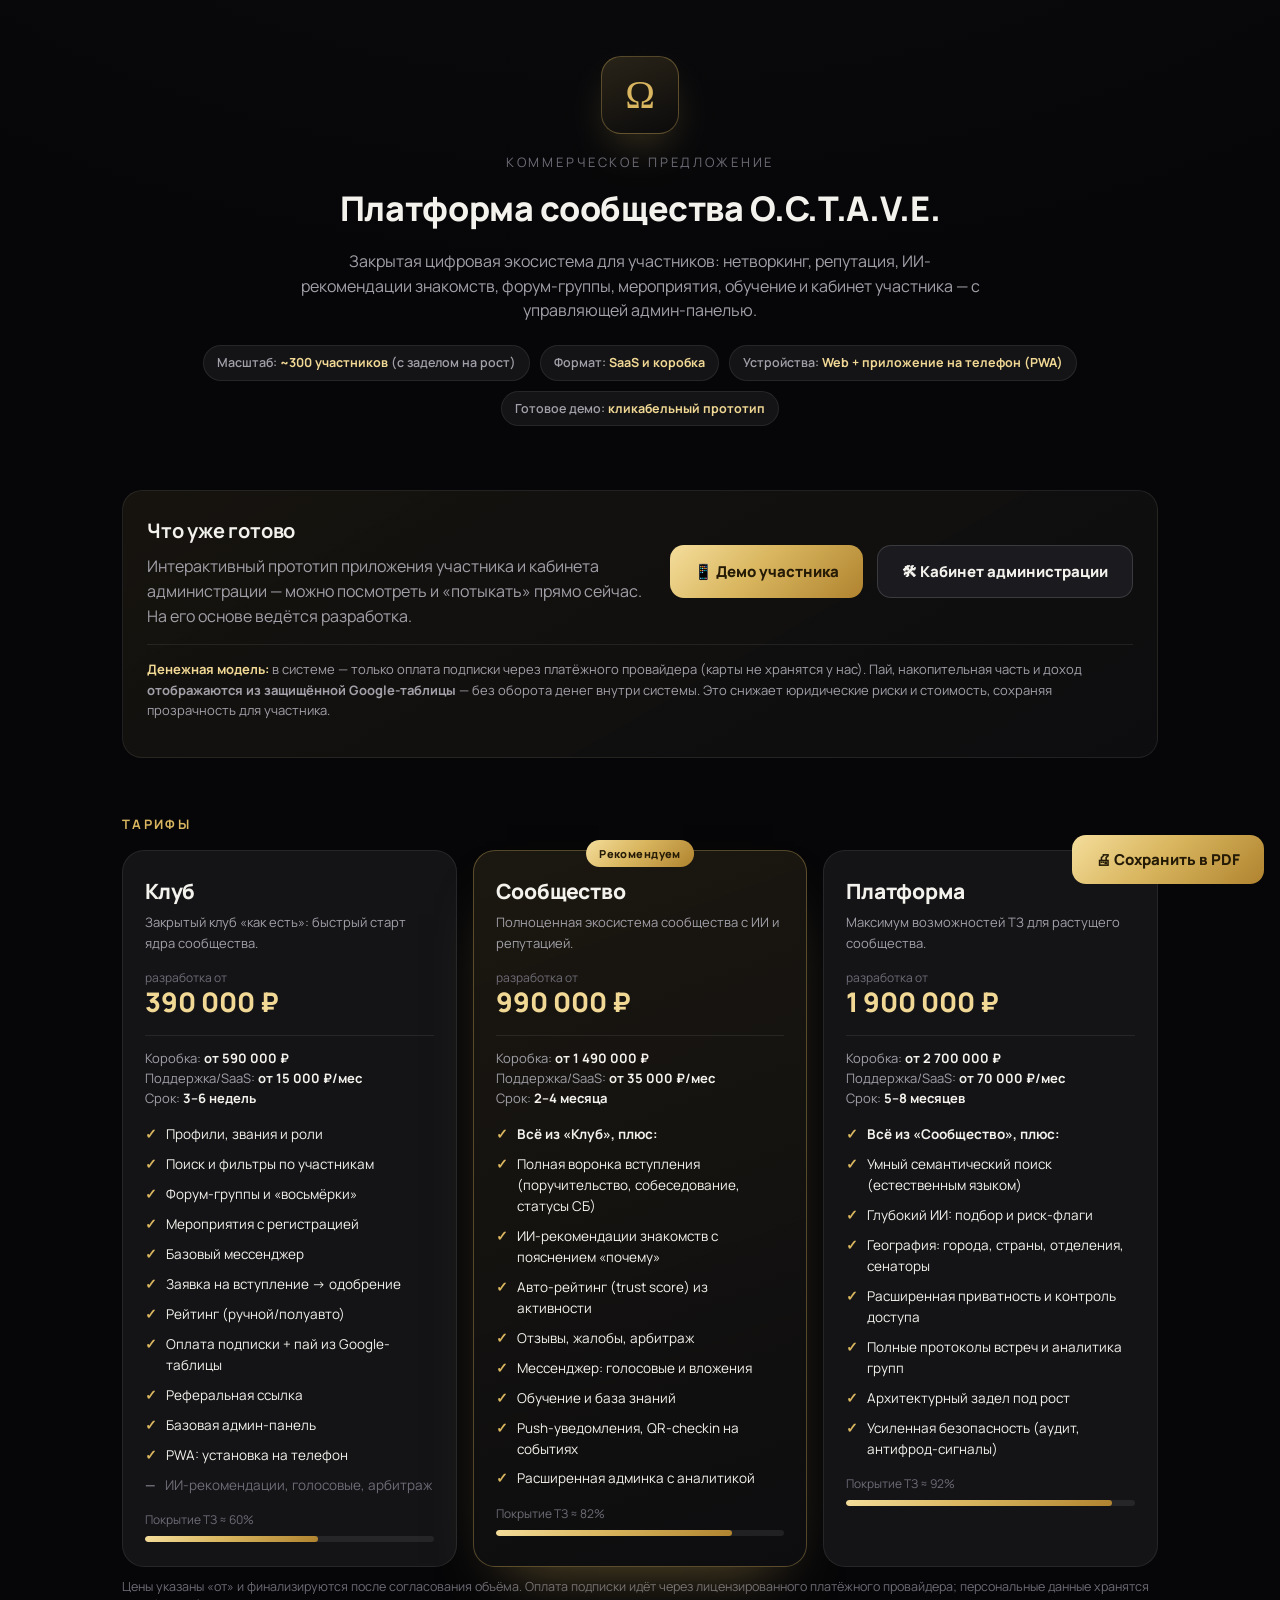
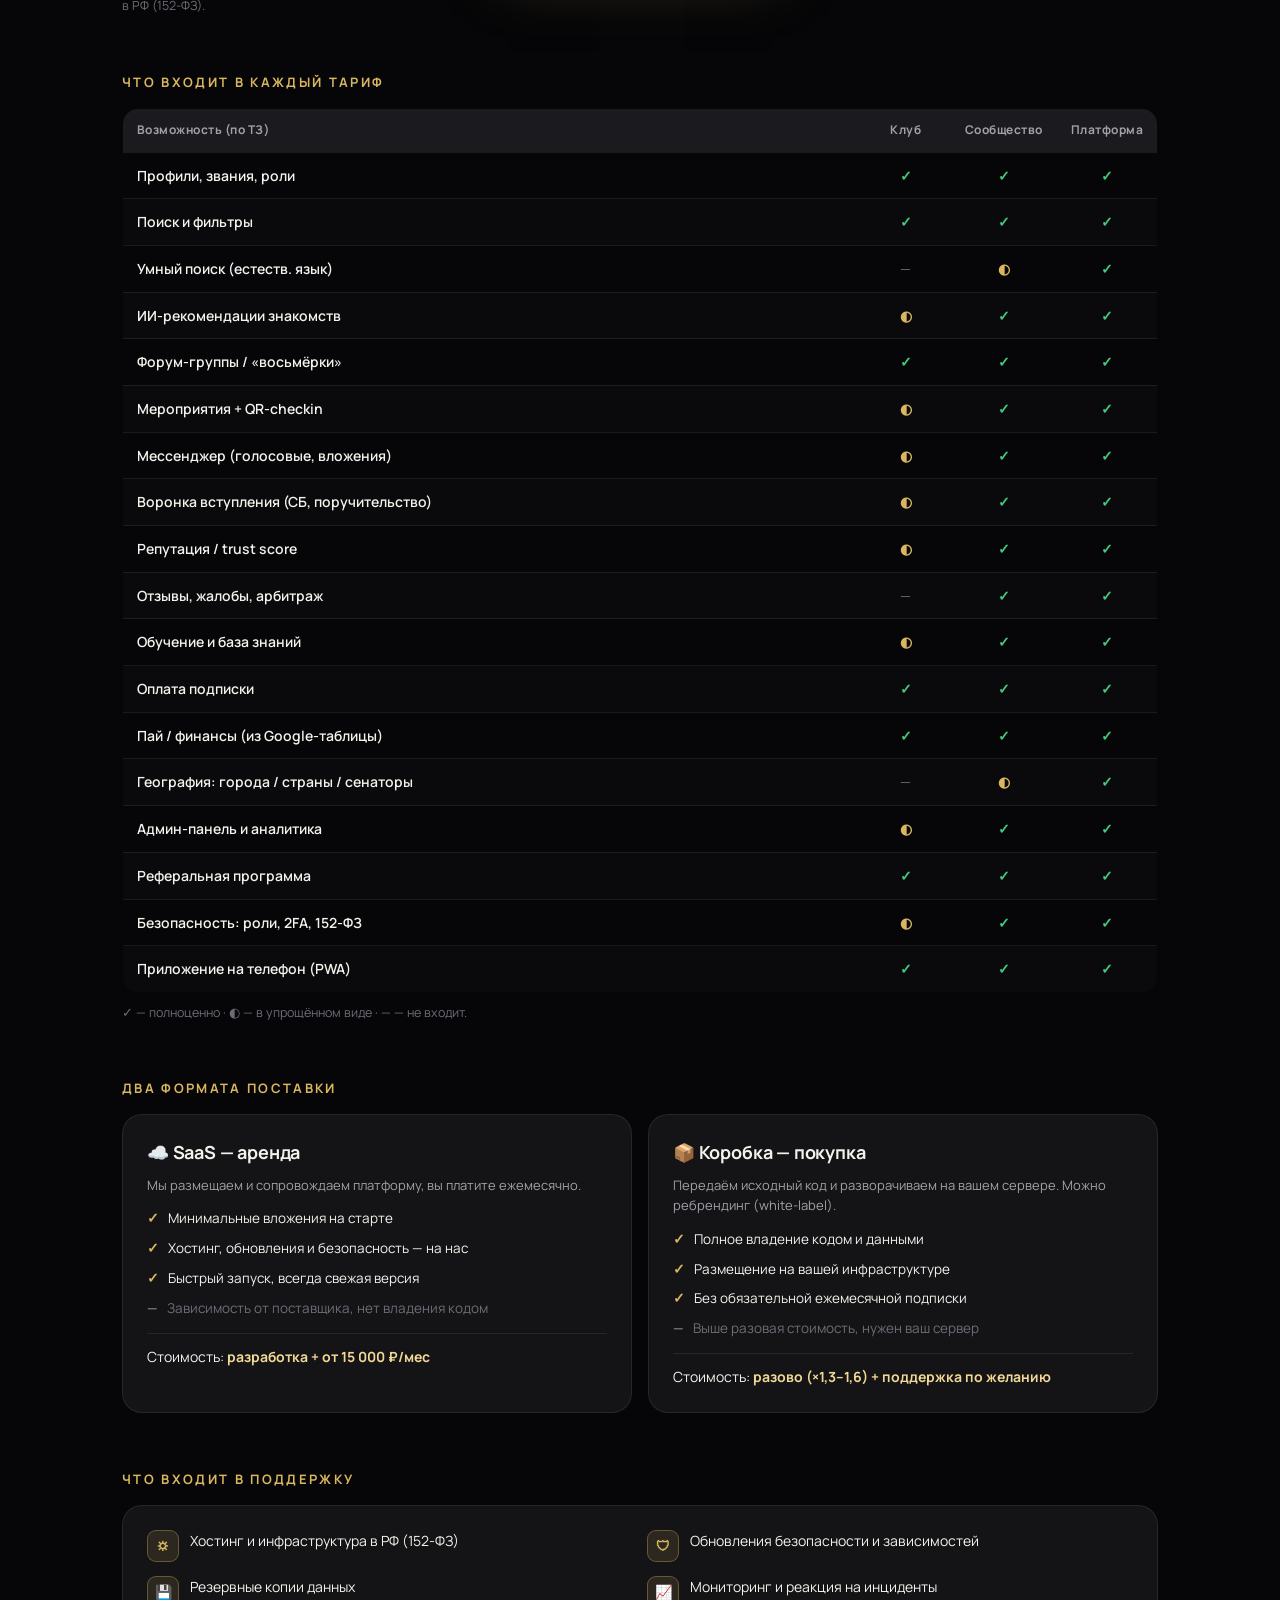
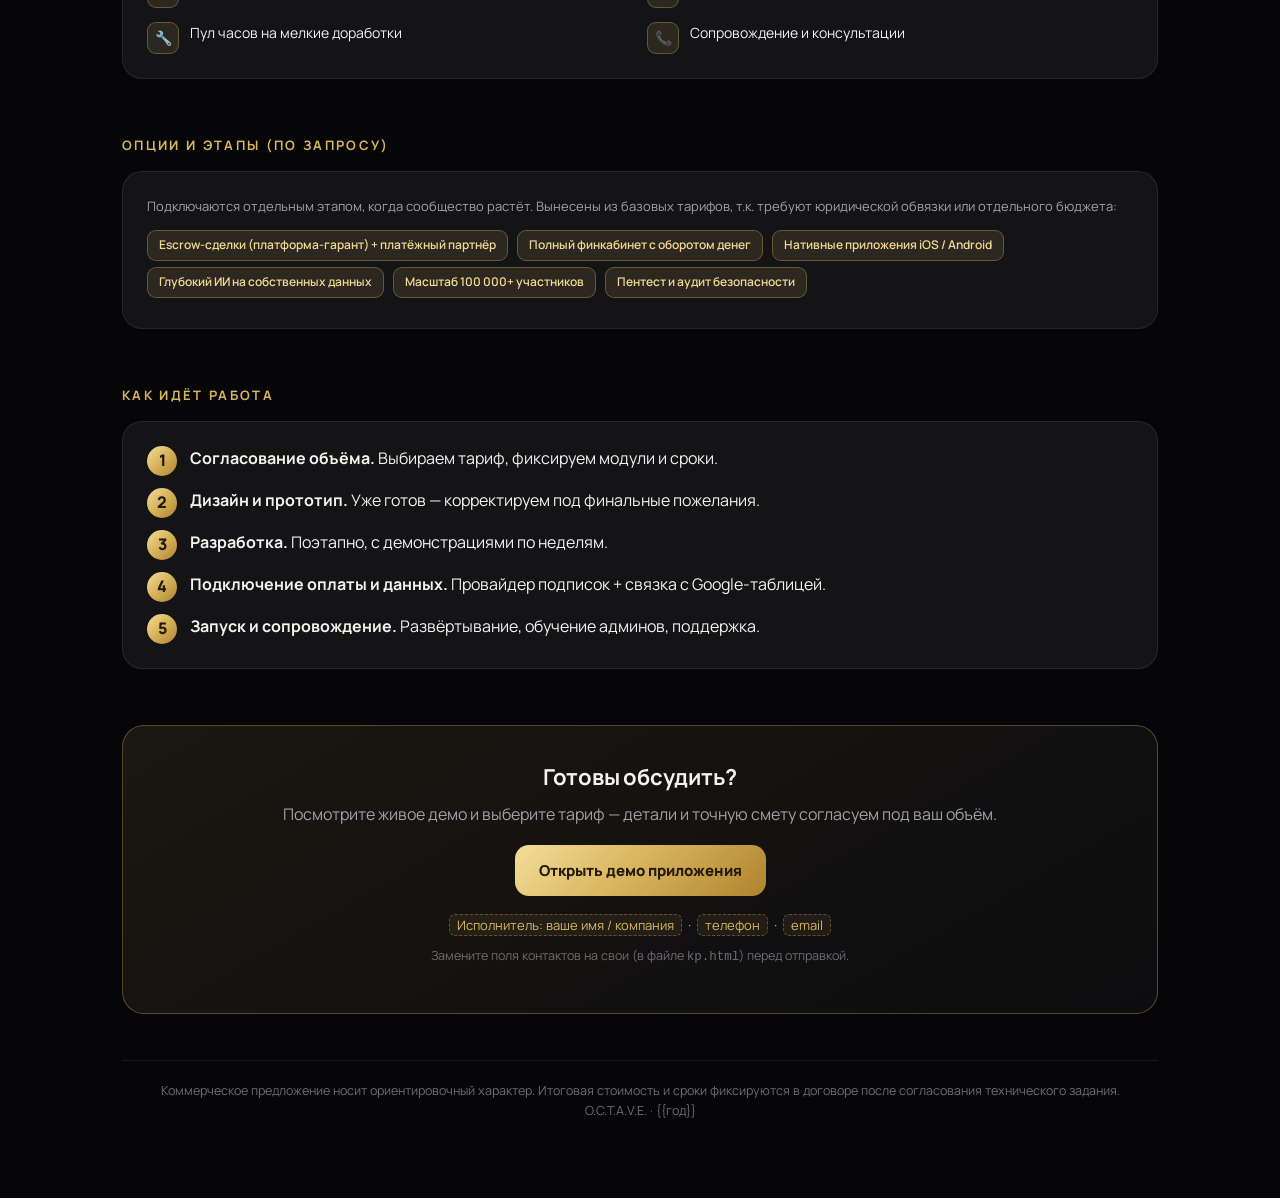
==== kp.html @ bafe9419 "КП: брендированная страница коммерческого предложения (3 тарифа + коробка) Клуб/Сообщество/Платформа" ====
<!DOCTYPE html>
<html lang="ru">
<head>
<meta charset="UTF-8" />
<meta name="viewport" content="width=device-width, initial-scale=1.0" />
<title>Коммерческое предложение — O.C.T.A.V.E.</title>
<meta name="description" content="Коммерческое предложение на разработку платформы закрытого сообщества O.C.T.A.V.E. — тарифы, покрытие ТЗ, SaaS и коробка." />
<link rel="icon" type="image/png" href="icon-192.png" />
<link rel="preconnect" href="https://fonts.googleapis.com" />
<link rel="preconnect" href="https://fonts.gstatic.com" crossorigin />
<link href="https://fonts.googleapis.com/css2?family=Manrope:wght@400;500;600;700;800&display=swap" rel="stylesheet" />
<style>
:root{
  --bg:#08080A; --bg2:#0C0C10; --card:#141417; --card2:#1A1A1F;
  --line:rgba(255,255,255,.08); --line2:rgba(255,255,255,.14);
  --tx:#F4F2EC; --tx2:#A2A0A8; --tx3:#6E6C76;
  --gold1:#F1D894; --gold2:#D9B65F; --gold3:#B0832F;
  --gold-grad:linear-gradient(135deg,#F4DD9B,#D9B65F 45%,#B0832F);
  --gold-soft:rgba(217,182,95,.12); --gold-line:rgba(217,182,95,.34);
  --green:#46C97E; --blue:#5AA9FF;
}
*{box-sizing:border-box}
html,body{margin:0}
body{
  font-family:'Manrope',-apple-system,BlinkMacSystemFont,'Segoe UI',Roboto,sans-serif;
  background:radial-gradient(1100px 640px at 50% -8%,#181822 0%,#0A0A0D 46%,#060608 100%);
  color:var(--tx); -webkit-font-smoothing:antialiased; line-height:1.55;
}
.wrap{max-width:1080px;margin:0 auto;padding:38px 22px 80px}
.row{display:flex;gap:14px;flex-wrap:wrap}
.muted{color:var(--tx2)} .small{font-size:13px} .gold{color:var(--gold1)}
h1,h2,h3{margin:0;letter-spacing:-.01em}
.sec{margin-top:56px}
.sec-h{font-size:13px;font-weight:700;letter-spacing:.18em;text-transform:uppercase;color:var(--gold2);margin-bottom:16px}

/* hero */
.hero{text-align:center;padding:18px 0 8px}
.omega{font-family:'Times New Roman',serif;font-size:40px;color:var(--gold2);width:78px;height:78px;display:grid;place-items:center;margin:0 auto 18px;border-radius:20px;background:linear-gradient(160deg,rgba(217,182,95,.16),rgba(217,182,95,.02));border:1px solid var(--gold-line);box-shadow:0 18px 50px -22px rgba(217,182,95,.7)}
.hero .kicker{font-size:13px;letter-spacing:.22em;text-transform:uppercase;color:var(--tx3)}
.hero h1{font-size:34px;font-weight:800;margin:10px 0 8px}
.hero .lead{color:var(--tx2);max-width:680px;margin:14px auto 0;font-size:16px}
.meta-row{display:flex;gap:10px;justify-content:center;flex-wrap:wrap;margin-top:22px}
.chip{font-size:12.5px;font-weight:600;color:var(--tx2);background:var(--card);border:1px solid var(--line);padding:7px 13px;border-radius:999px}
.chip b{color:var(--gold1)}

/* intro card */
.panel{background:var(--card);border:1px solid var(--line);border-radius:20px;padding:24px}
.panel.soft{background:linear-gradient(150deg,rgba(217,182,95,.08),rgba(20,20,23,.5))}

/* tariffs */
.tariffs{display:grid;grid-template-columns:repeat(3,1fr);gap:16px;align-items:start}
.tar{background:var(--card);border:1px solid var(--line);border-radius:22px;padding:24px 22px;display:flex;flex-direction:column;position:relative;height:100%}
.tar.best{border-color:var(--gold-line);background:linear-gradient(160deg,rgba(217,182,95,.10),rgba(20,20,23,.5));box-shadow:0 30px 60px -34px rgba(217,182,95,.5)}
.tar .ribbon{position:absolute;top:-11px;left:50%;transform:translateX(-50%);background:var(--gold-grad);color:#241a06;font-size:11px;font-weight:800;padding:5px 13px;border-radius:999px;letter-spacing:.04em;white-space:nowrap}
.tar h3{font-size:21px;font-weight:800}
.tar .for{color:var(--tx2);font-size:13px;margin-top:5px;min-height:38px}
.price{margin:16px 0 4px}
.price .from{font-size:12px;color:var(--tx3)}
.price .val{font-size:27px;font-weight:800;color:var(--gold1);line-height:1.1}
.price .per{font-size:13px;color:var(--tx2)}
.tar .sub{font-size:13px;color:var(--tx2);border-top:1px solid var(--line);margin-top:14px;padding-top:12px}
.tar .sub b{color:var(--tx)}
.feat{list-style:none;padding:0;margin:16px 0 0;display:flex;flex-direction:column;gap:9px}
.feat li{font-size:13.5px;display:flex;gap:9px;align-items:flex-start;color:var(--tx)}
.feat li::before{content:'✓';color:var(--gold2);font-weight:800;flex:0 0 auto}
.feat li.off{color:var(--tx3)}
.feat li.off::before{content:'—';color:var(--tx3)}
.cover-pct{margin-top:16px;font-size:12px;color:var(--tx3)}
.bar{height:6px;border-radius:999px;background:rgba(255,255,255,.08);overflow:hidden;margin-top:6px}
.bar>i{display:block;height:100%;background:var(--gold-grad);border-radius:999px}

/* table */
.tbl{width:100%;border-collapse:collapse;font-size:14px;overflow:hidden;border-radius:16px;border:1px solid var(--line)}
.tbl th,.tbl td{padding:12px 14px;text-align:left;border-bottom:1px solid var(--line)}
.tbl thead th{background:var(--card2);font-size:12px;letter-spacing:.04em;color:var(--tx2);font-weight:700}
.tbl th.c,.tbl td.c{text-align:center;width:90px}
.tbl tbody tr:last-child td{border-bottom:none}
.tbl tbody tr:nth-child(even){background:rgba(255,255,255,.015)}
.yes{color:var(--green);font-weight:800}
.part{color:var(--gold2);font-weight:800}
.no{color:var(--tx3)}
.tbl td:first-child{font-weight:600}

/* two-col */
.grid2{display:grid;grid-template-columns:1fr 1fr;gap:16px}
.kpoint{display:flex;gap:11px;align-items:flex-start;font-size:14px}
.kpoint .ic{width:32px;height:32px;border-radius:9px;background:var(--gold-soft);border:1px solid var(--gold-line);color:var(--gold2);display:grid;place-items:center;flex:0 0 auto;font-weight:800}
.steps{counter-reset:s;display:flex;flex-direction:column;gap:12px}
.step{display:flex;gap:13px;align-items:flex-start}
.step .n{counter-increment:s;width:30px;height:30px;border-radius:50%;background:var(--gold-grad);color:#241a06;font-weight:800;display:grid;place-items:center;flex:0 0 auto}
.step .n::before{content:counter(s)}
.tag{display:inline-block;font-size:12px;font-weight:600;color:var(--gold1);background:var(--gold-soft);border:1px solid var(--gold-line);padding:5px 11px;border-radius:9px;margin:0 6px 6px 0}

/* footer / cta */
.cta{margin-top:56px;text-align:center;background:linear-gradient(150deg,rgba(217,182,95,.10),rgba(20,20,23,.5));border:1px solid var(--gold-line);border-radius:22px;padding:34px 24px}
.btn{display:inline-flex;align-items:center;gap:8px;background:var(--gold-grad);color:#241a06;font-weight:800;border:none;border-radius:14px;padding:14px 24px;font-size:15px;cursor:pointer;font-family:inherit;text-decoration:none}
.contacts{margin-top:18px;color:var(--tx2);font-size:14px}
.edit{color:var(--gold2);background:rgba(217,182,95,.08);border:1px dashed var(--gold-line);border-radius:6px;padding:1px 7px;font-size:13px}
.note{font-size:12.5px;color:var(--tx3);margin-top:10px}
.foot{margin-top:46px;border-top:1px solid var(--line);padding-top:20px;color:var(--tx3);font-size:12.5px;text-align:center}

@media (max-width:860px){ .tariffs{grid-template-columns:1fr} .grid2{grid-template-columns:1fr} .hero h1{font-size:27px} .tbl{font-size:13px} .tbl th,.tbl td{padding:10px} }

/* print → light, paper-friendly */
.print-bar{position:fixed;right:16px;bottom:16px;z-index:10}
@media print{
  body{background:#fff;color:#111}
  .print-bar{display:none}
  .wrap{max-width:none;padding:0}
  .panel,.tar,.cta{background:#fff !important;border-color:#ddd}
  .tar.best{box-shadow:none}
  .omega{box-shadow:none}
  .hero h1,.tar h3,h2{color:#111}
  .muted,.for,.sub,.cover-pct{color:#444 !important}
  .price .val,.gold,.yes,.part{color:#9a7a1f !important}
  .sec{break-inside:avoid}
  .tar{break-inside:avoid}
}
</style>
</head>
<body>
<div class="wrap">

  <!-- HERO -->
  <header class="hero">
    <div class="omega">Ω</div>
    <div class="kicker">Коммерческое предложение</div>
    <h1>Платформа сообщества O.C.T.A.V.E.</h1>
    <p class="lead">Закрытая цифровая экосистема для участников: нетворкинг, репутация, ИИ-рекомендации знакомств, форум-группы, мероприятия, обучение и кабинет участника — с управляющей админ-панелью.</p>
    <div class="meta-row">
      <span class="chip">Масштаб: <b>~300 участников</b> (с заделом на рост)</span>
      <span class="chip">Формат: <b>SaaS и коробка</b></span>
      <span class="chip">Устройства: <b>Web + приложение на телефон (PWA)</b></span>
      <span class="chip">Готовое демо: <b>кликабельный прототип</b></span>
    </div>
  </header>

  <!-- INTRO -->
  <section class="sec">
    <div class="panel soft">
      <div class="row" style="justify-content:space-between;align-items:center;gap:18px">
        <div style="flex:1;min-width:240px">
          <h2 style="font-size:20px">Что уже готово</h2>
          <p class="muted" style="margin:8px 0 0">Интерактивный прототип приложения участника и кабинета администрации — можно посмотреть и «потыкать» прямо сейчас. На его основе ведётся разработка.</p>
        </div>
        <div class="row">
          <a class="btn" href="index.html">📱 Демо участника</a>
          <a class="btn" href="admin.html" style="background:var(--card2);color:var(--tx);border:1px solid var(--line2)">🛠 Кабинет администрации</a>
        </div>
      </div>
      <p class="small muted" style="margin-top:16px;border-top:1px solid var(--line);padding-top:14px">
        <b class="gold">Денежная модель:</b> в системе — только оплата подписки через платёжного провайдера (карты не хранятся у нас).
        Пай, накопительная часть и доход <b>отображаются из защищённой Google-таблицы</b> — без оборота денег внутри системы.
        Это снижает юридические риски и стоимость, сохраняя прозрачность для участника.
      </p>
    </div>
  </section>

  <!-- TARIFFS -->
  <section class="sec">
    <div class="sec-h">Тарифы</div>
    <div class="tariffs">

      <!-- Клуб -->
      <div class="tar">
        <h3>Клуб</h3>
        <div class="for">Закрытый клуб «как есть»: быстрый старт ядра сообщества.</div>
        <div class="price"><div class="from">разработка от</div><div class="val">390 000 ₽</div></div>
        <div class="sub">Коробка: <b>от 590 000 ₽</b><br/>Поддержка/SaaS: <b>от 15 000 ₽/мес</b><br/>Срок: <b>3–6 недель</b></div>
        <ul class="feat">
          <li>Профили, звания и роли</li>
          <li>Поиск и фильтры по участникам</li>
          <li>Форум-группы и «восьмёрки»</li>
          <li>Мероприятия с регистрацией</li>
          <li>Базовый мессенджер</li>
          <li>Заявка на вступление → одобрение</li>
          <li>Рейтинг (ручной/полуавто)</li>
          <li>Оплата подписки + пай из Google-таблицы</li>
          <li>Реферальная ссылка</li>
          <li>Базовая админ-панель</li>
          <li>PWA: установка на телефон</li>
          <li class="off">ИИ-рекомендации, голосовые, арбитраж</li>
        </ul>
        <div class="cover-pct">Покрытие ТЗ ≈ 60%<div class="bar"><i style="width:60%"></i></div></div>
      </div>

      <!-- Сообщество -->
      <div class="tar best">
        <span class="ribbon">Рекомендуем</span>
        <h3>Сообщество</h3>
        <div class="for">Полноценная экосистема сообщества с ИИ и репутацией.</div>
        <div class="price"><div class="from">разработка от</div><div class="val">990 000 ₽</div></div>
        <div class="sub">Коробка: <b>от 1 490 000 ₽</b><br/>Поддержка/SaaS: <b>от 35 000 ₽/мес</b><br/>Срок: <b>2–4 месяца</b></div>
        <ul class="feat">
          <li><b>Всё из «Клуб», плюс:</b></li>
          <li>Полная воронка вступления (поручительство, собеседование, статусы СБ)</li>
          <li>ИИ-рекомендации знакомств с пояснением «почему»</li>
          <li>Авто-рейтинг (trust score) из активности</li>
          <li>Отзывы, жалобы, арбитраж</li>
          <li>Мессенджер: голосовые и вложения</li>
          <li>Обучение и база знаний</li>
          <li>Push-уведомления, QR-checkin на событиях</li>
          <li>Расширенная админка с аналитикой</li>
        </ul>
        <div class="cover-pct">Покрытие ТЗ ≈ 82%<div class="bar"><i style="width:82%"></i></div></div>
      </div>

      <!-- Платформа -->
      <div class="tar">
        <h3>Платформа</h3>
        <div class="for">Максимум возможностей ТЗ для растущего сообщества.</div>
        <div class="price"><div class="from">разработка от</div><div class="val">1 900 000 ₽</div></div>
        <div class="sub">Коробка: <b>от 2 700 000 ₽</b><br/>Поддержка/SaaS: <b>от 70 000 ₽/мес</b><br/>Срок: <b>5–8 месяцев</b></div>
        <ul class="feat">
          <li><b>Всё из «Сообщество», плюс:</b></li>
          <li>Умный семантический поиск (естественным языком)</li>
          <li>Глубокий ИИ: подбор и риск-флаги</li>
          <li>География: города, страны, отделения, сенаторы</li>
          <li>Расширенная приватность и контроль доступа</li>
          <li>Полные протоколы встреч и аналитика групп</li>
          <li>Архитектурный задел под рост</li>
          <li>Усиленная безопасность (аудит, антифрод-сигналы)</li>
        </ul>
        <div class="cover-pct">Покрытие ТЗ ≈ 92%<div class="bar"><i style="width:92%"></i></div></div>
      </div>

    </div>
    <p class="note">Цены указаны «от» и финализируются после согласования объёма. Оплата подписки идёт через лицензированного платёжного провайдера; персональные данные хранятся в РФ (152-ФЗ).</p>
  </section>

  <!-- COVERAGE MATRIX -->
  <section class="sec">
    <div class="sec-h">Что входит в каждый тариф</div>
    <table class="tbl">
      <thead><tr><th>Возможность (по ТЗ)</th><th class="c">Клуб</th><th class="c">Сообщество</th><th class="c">Платформа</th></tr></thead>
      <tbody>
        <tr><td>Профили, звания, роли</td><td class="c yes">✓</td><td class="c yes">✓</td><td class="c yes">✓</td></tr>
        <tr><td>Поиск и фильтры</td><td class="c yes">✓</td><td class="c yes">✓</td><td class="c yes">✓</td></tr>
        <tr><td>Умный поиск (естеств. язык)</td><td class="c no">—</td><td class="c part">◐</td><td class="c yes">✓</td></tr>
        <tr><td>ИИ-рекомендации знакомств</td><td class="c part">◐</td><td class="c yes">✓</td><td class="c yes">✓</td></tr>
        <tr><td>Форум-группы / «восьмёрки»</td><td class="c yes">✓</td><td class="c yes">✓</td><td class="c yes">✓</td></tr>
        <tr><td>Мероприятия + QR-checkin</td><td class="c part">◐</td><td class="c yes">✓</td><td class="c yes">✓</td></tr>
        <tr><td>Мессенджер (голосовые, вложения)</td><td class="c part">◐</td><td class="c yes">✓</td><td class="c yes">✓</td></tr>
        <tr><td>Воронка вступления (СБ, поручительство)</td><td class="c part">◐</td><td class="c yes">✓</td><td class="c yes">✓</td></tr>
        <tr><td>Репутация / trust score</td><td class="c part">◐</td><td class="c yes">✓</td><td class="c yes">✓</td></tr>
        <tr><td>Отзывы, жалобы, арбитраж</td><td class="c no">—</td><td class="c yes">✓</td><td class="c yes">✓</td></tr>
        <tr><td>Обучение и база знаний</td><td class="c part">◐</td><td class="c yes">✓</td><td class="c yes">✓</td></tr>
        <tr><td>Оплата подписки</td><td class="c yes">✓</td><td class="c yes">✓</td><td class="c yes">✓</td></tr>
        <tr><td>Пай / финансы (из Google-таблицы)</td><td class="c yes">✓</td><td class="c yes">✓</td><td class="c yes">✓</td></tr>
        <tr><td>География: города / страны / сенаторы</td><td class="c no">—</td><td class="c part">◐</td><td class="c yes">✓</td></tr>
        <tr><td>Админ-панель и аналитика</td><td class="c part">◐</td><td class="c yes">✓</td><td class="c yes">✓</td></tr>
        <tr><td>Реферальная программа</td><td class="c yes">✓</td><td class="c yes">✓</td><td class="c yes">✓</td></tr>
        <tr><td>Безопасность: роли, 2FA, 152-ФЗ</td><td class="c part">◐</td><td class="c yes">✓</td><td class="c yes">✓</td></tr>
        <tr><td>Приложение на телефон (PWA)</td><td class="c yes">✓</td><td class="c yes">✓</td><td class="c yes">✓</td></tr>
      </tbody>
    </table>
    <p class="note">✓ — полноценно · ◐ — в упрощённом виде · — — не входит.</p>
  </section>

  <!-- SAAS vs BOX -->
  <section class="sec">
    <div class="sec-h">Два формата поставки</div>
    <div class="grid2">
      <div class="panel">
        <h3 style="font-size:18px">☁️ SaaS — аренда</h3>
        <p class="muted small" style="margin-top:8px">Мы размещаем и сопровождаем платформу, вы платите ежемесячно.</p>
        <ul class="feat" style="margin-top:12px">
          <li>Минимальные вложения на старте</li>
          <li>Хостинг, обновления и безопасность — на нас</li>
          <li>Быстрый запуск, всегда свежая версия</li>
          <li class="off">Зависимость от поставщика, нет владения кодом</li>
        </ul>
        <div class="sub" style="border-top:1px solid var(--line);margin-top:14px;padding-top:12px;font-size:14px">Стоимость: <b class="gold">разработка + от 15 000 ₽/мес</b></div>
      </div>
      <div class="panel">
        <h3 style="font-size:18px">📦 Коробка — покупка</h3>
        <p class="muted small" style="margin-top:8px">Передаём исходный код и разворачиваем на вашем сервере. Можно ребрендинг (white-label).</p>
        <ul class="feat" style="margin-top:12px">
          <li>Полное владение кодом и данными</li>
          <li>Размещение на вашей инфраструктуре</li>
          <li>Без обязательной ежемесячной подписки</li>
          <li class="off">Выше разовая стоимость, нужен ваш сервер</li>
        </ul>
        <div class="sub" style="border-top:1px solid var(--line);margin-top:14px;padding-top:12px;font-size:14px">Стоимость: <b class="gold">разово (×1,3–1,6) + поддержка по желанию</b></div>
      </div>
    </div>
  </section>

  <!-- SUPPORT -->
  <section class="sec">
    <div class="sec-h">Что входит в поддержку</div>
    <div class="panel">
      <div class="grid2" style="gap:14px">
        <div class="kpoint"><div class="ic">⛭</div><div>Хостинг и инфраструктура в РФ (152-ФЗ)</div></div>
        <div class="kpoint"><div class="ic">🛡</div><div>Обновления безопасности и зависимостей</div></div>
        <div class="kpoint"><div class="ic">💾</div><div>Резервные копии данных</div></div>
        <div class="kpoint"><div class="ic">📈</div><div>Мониторинг и реакция на инциденты</div></div>
        <div class="kpoint"><div class="ic">🔧</div><div>Пул часов на мелкие доработки</div></div>
        <div class="kpoint"><div class="ic">📞</div><div>Сопровождение и консультации</div></div>
      </div>
    </div>
  </section>

  <!-- OPTIONS / STAGES -->
  <section class="sec">
    <div class="sec-h">Опции и этапы (по запросу)</div>
    <div class="panel">
      <p class="muted small" style="margin-top:0">Подключаются отдельным этапом, когда сообщество растёт. Вынесены из базовых тарифов, т.к. требуют юридической обвязки или отдельного бюджета:</p>
      <div style="margin-top:14px">
        <span class="tag">Escrow-сделки (платформа-гарант) + платёжный партнёр</span>
        <span class="tag">Полный финкабинет с оборотом денег</span>
        <span class="tag">Нативные приложения iOS / Android</span>
        <span class="tag">Глубокий ИИ на собственных данных</span>
        <span class="tag">Масштаб 100 000+ участников</span>
        <span class="tag">Пентест и аудит безопасности</span>
      </div>
    </div>
  </section>

  <!-- PROCESS -->
  <section class="sec">
    <div class="sec-h">Как идёт работа</div>
    <div class="panel">
      <div class="steps">
        <div class="step"><div class="n"></div><div><b>Согласование объёма.</b> Выбираем тариф, фиксируем модули и сроки.</div></div>
        <div class="step"><div class="n"></div><div><b>Дизайн и прототип.</b> Уже готов — корректируем под финальные пожелания.</div></div>
        <div class="step"><div class="n"></div><div><b>Разработка.</b> Поэтапно, с демонстрациями по неделям.</div></div>
        <div class="step"><div class="n"></div><div><b>Подключение оплаты и данных.</b> Провайдер подписок + связка с Google-таблицей.</div></div>
        <div class="step"><div class="n"></div><div><b>Запуск и сопровождение.</b> Развёртывание, обучение админов, поддержка.</div></div>
      </div>
    </div>
  </section>

  <!-- CTA -->
  <div class="cta">
    <h2 style="font-size:22px">Готовы обсудить?</h2>
    <p class="muted" style="margin:8px 0 0">Посмотрите живое демо и выберите тариф — детали и точную смету согласуем под ваш объём.</p>
    <div style="margin-top:18px"><a class="btn" href="index.html">Открыть демо приложения</a></div>
    <div class="contacts">
      <span class="edit">Исполнитель: ваше имя / компания</span> &nbsp;·&nbsp;
      <span class="edit">телефон</span> &nbsp;·&nbsp;
      <span class="edit">email</span>
    </div>
    <p class="note">Замените поля контактов на свои (в файле <code>kp.html</code>) перед отправкой.</p>
  </div>

  <div class="foot">
    Коммерческое предложение носит ориентировочный характер. Итоговая стоимость и сроки фиксируются в договоре после согласования технического задания.
    <br/>O.C.T.A.V.E. · {{год}}
  </div>
</div>

<div class="print-bar"><button class="btn" onclick="window.print()">🖨 Сохранить в PDF</button></div>
</body>
</html>
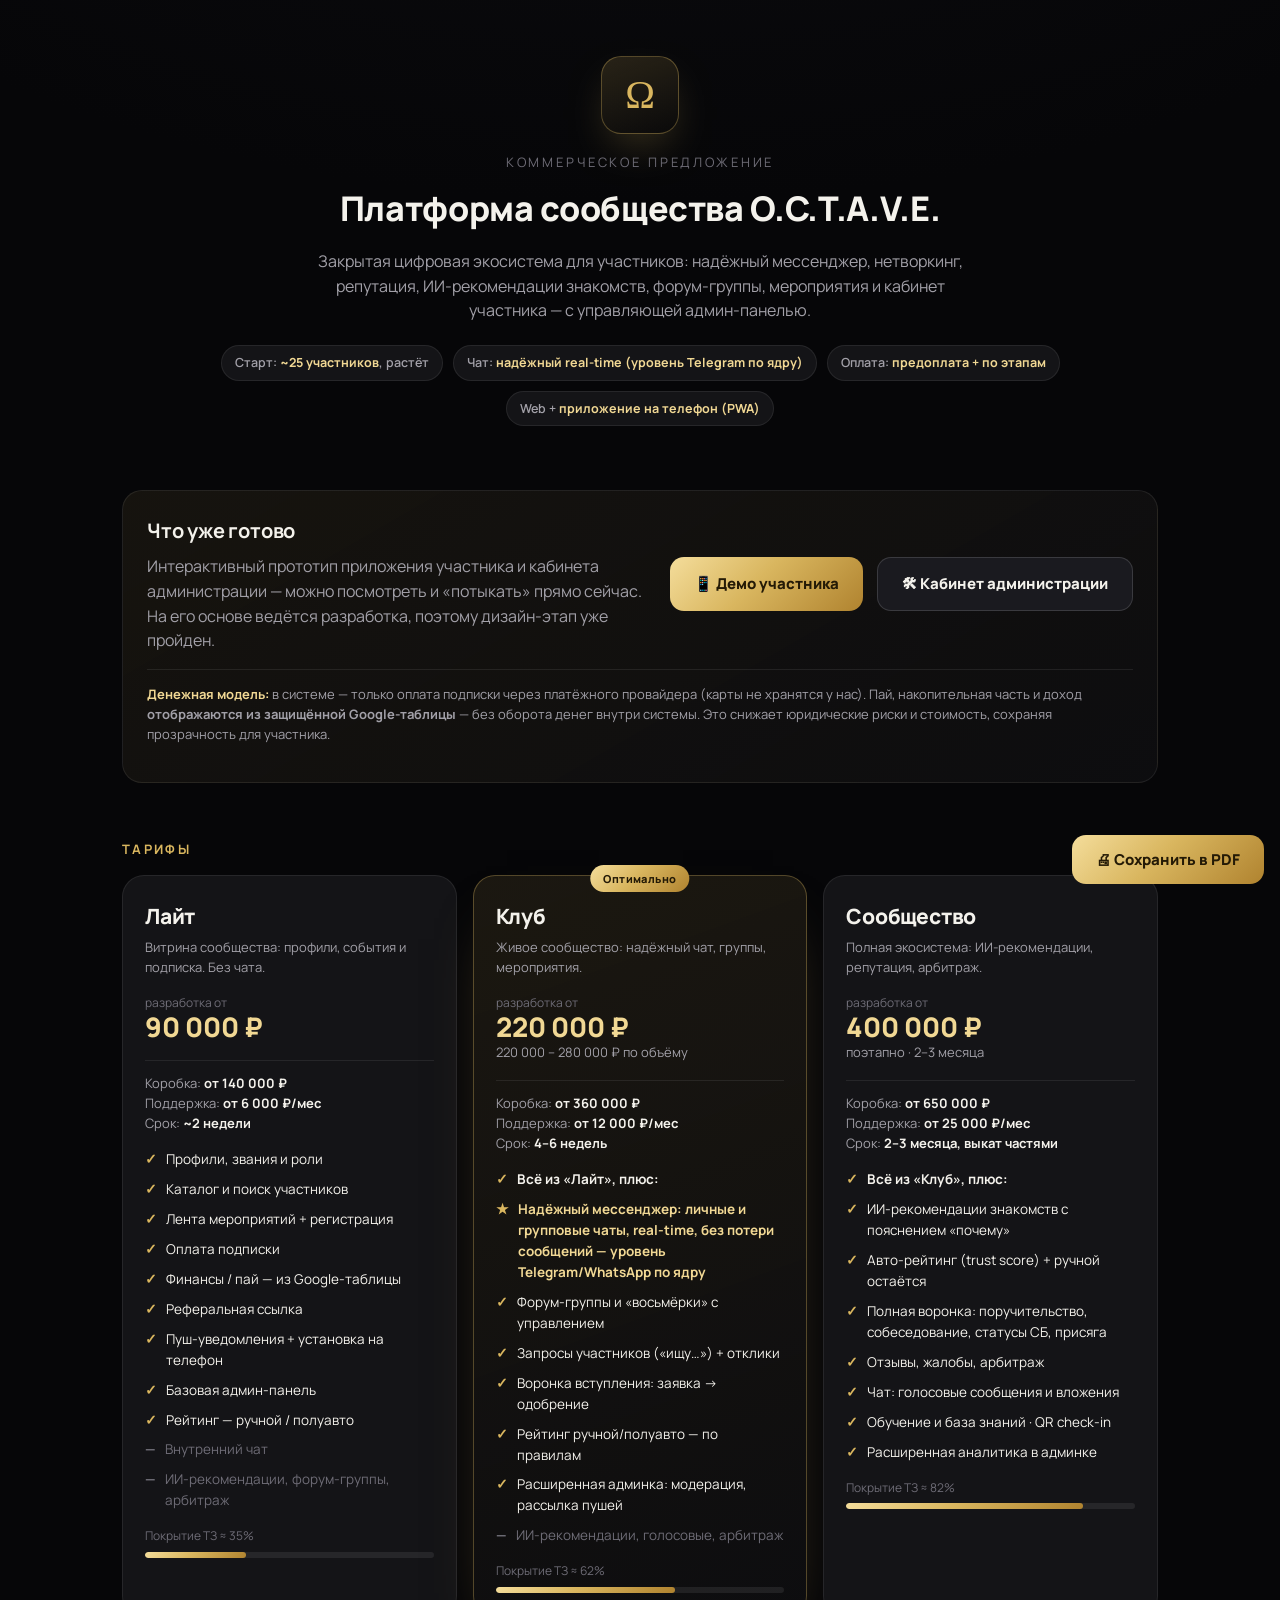
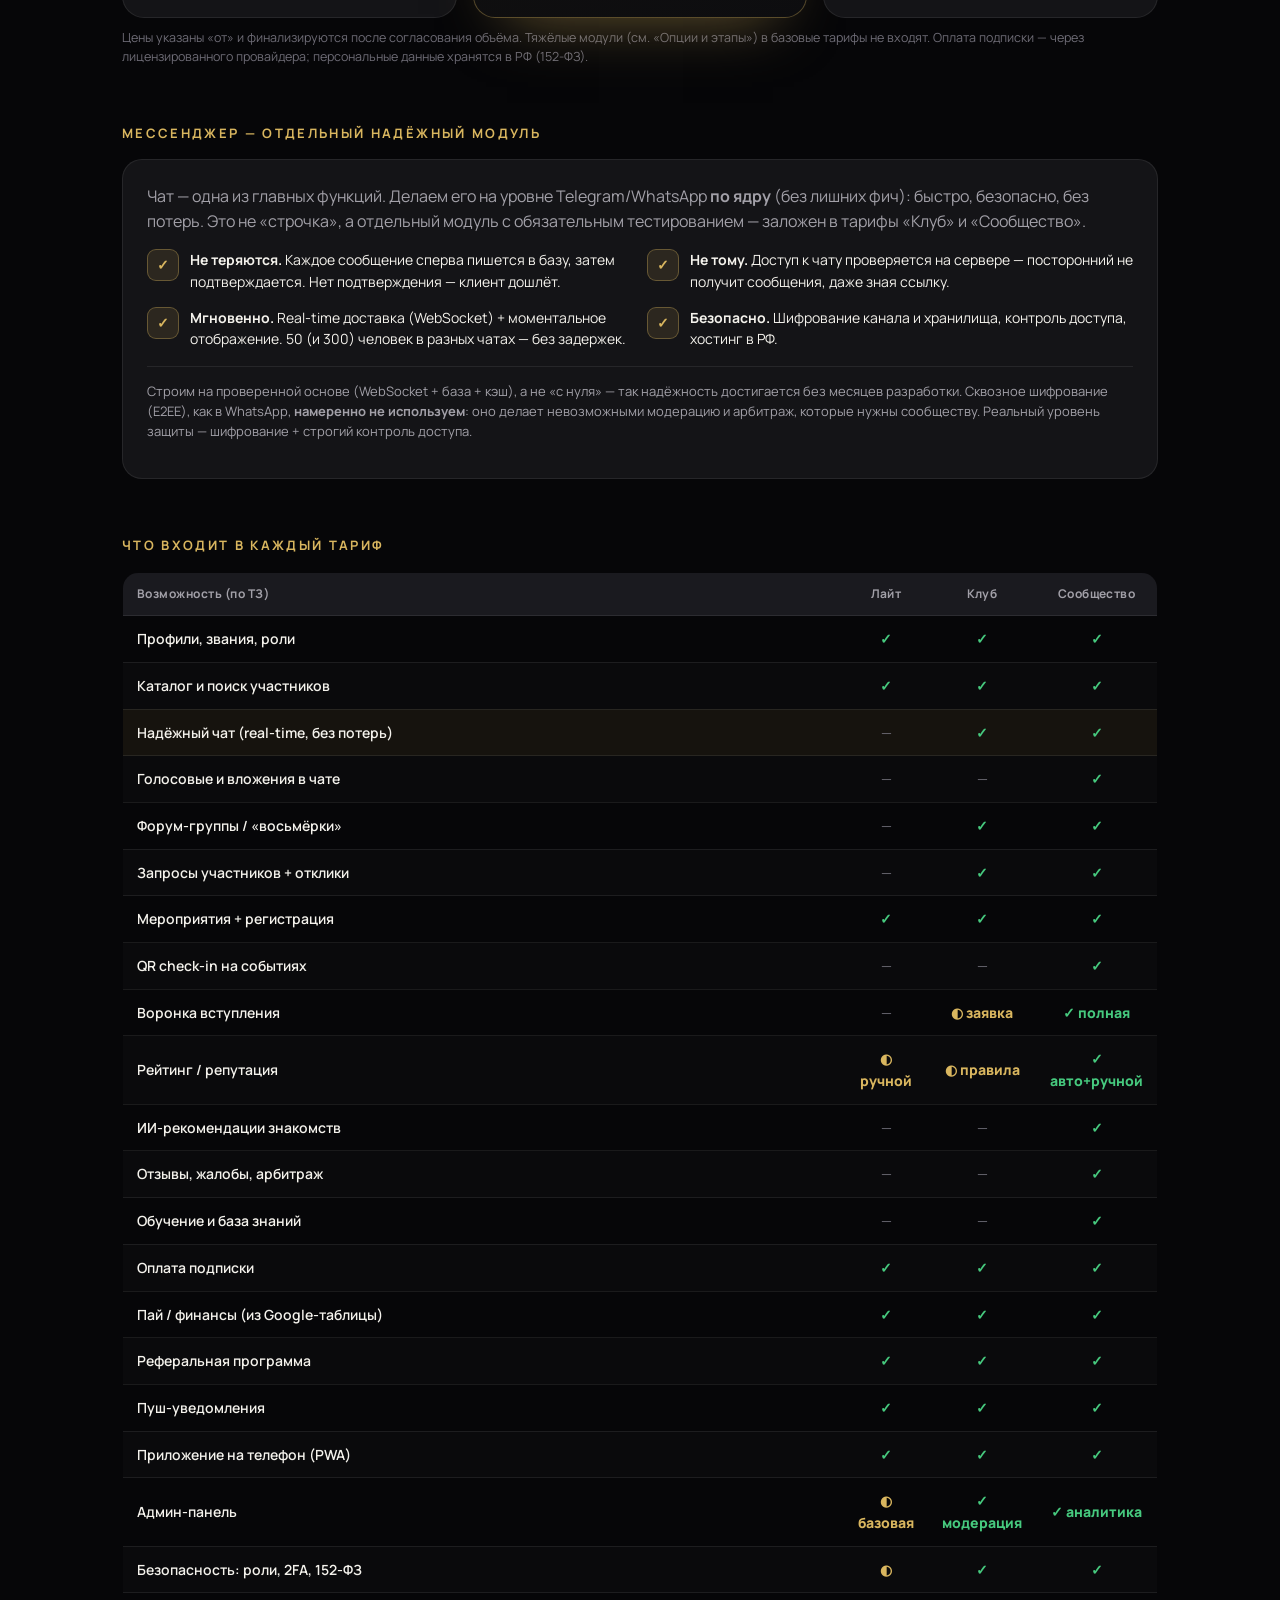
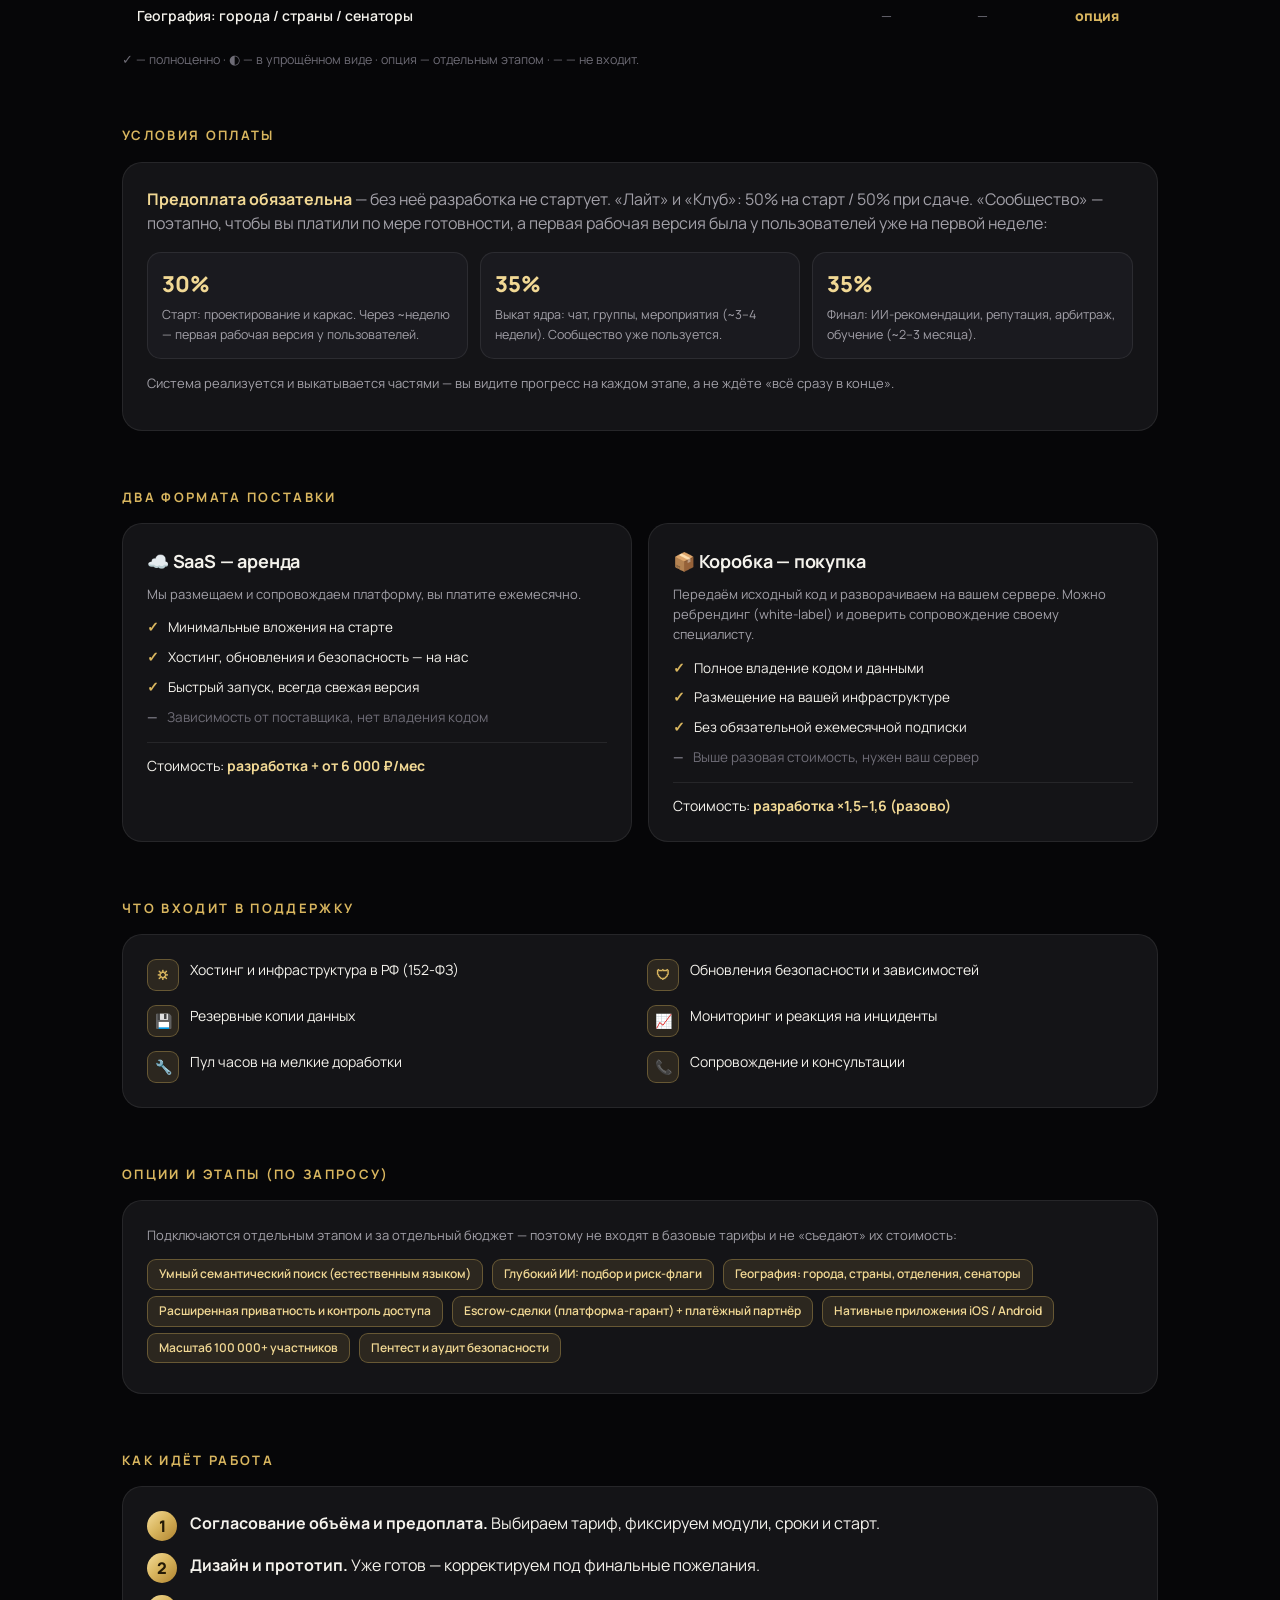
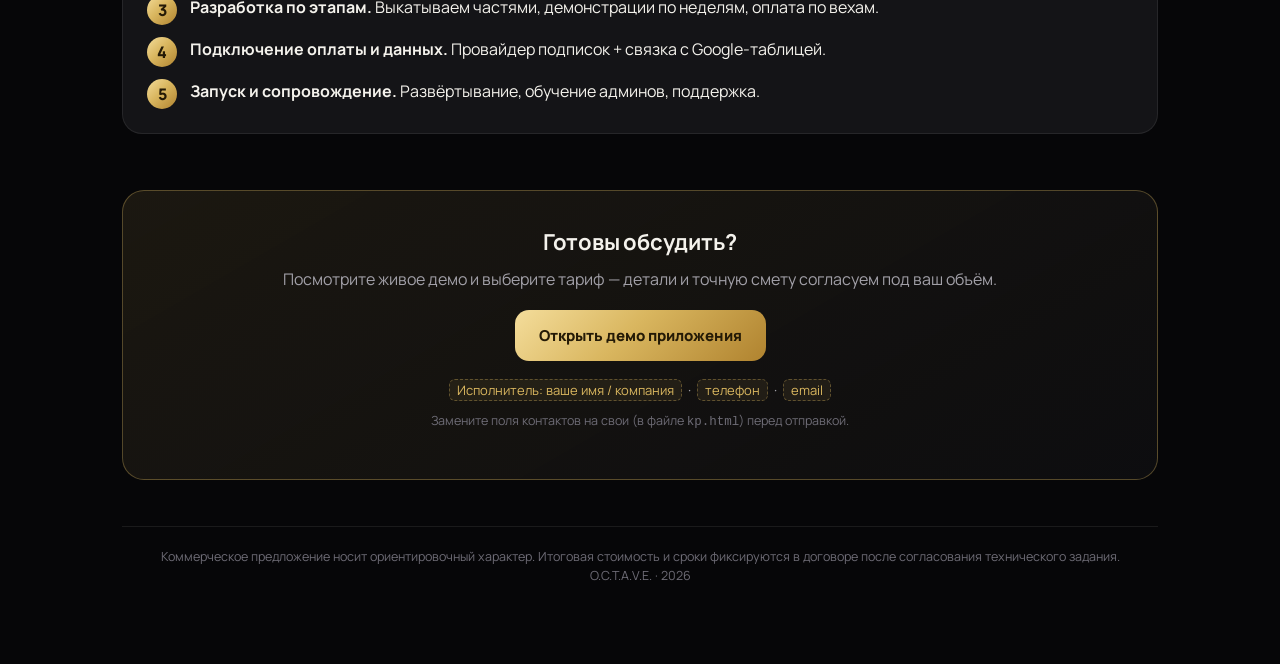
==== commit 6640c7b5: "КП: пересборка тарифов (Лайт/Клуб/Сообщество), чат как отдельный надёжный модуль, условия предоплаты" ====
--- a/kp.html
+++ b/kp.html
@@ -4,7 +4,7 @@
 <meta charset="UTF-8" />
 <meta name="viewport" content="width=device-width, initial-scale=1.0" />
 <title>Коммерческое предложение — O.C.T.A.V.E.</title>
-<meta name="description" content="Коммерческое предложение на разработку платформы закрытого сообщества O.C.T.A.V.E. — тарифы, покрытие ТЗ, SaaS и коробка." />
+<meta name="description" content="Коммерческое предложение на разработку платформы закрытого сообщества O.C.T.A.V.E. — тарифы, надёжный мессенджер, покрытие ТЗ, SaaS и коробка." />
 <link rel="icon" type="image/png" href="icon-192.png" />
 <link rel="preconnect" href="https://fonts.googleapis.com" />
 <link rel="preconnect" href="https://fonts.gstatic.com" crossorigin />
@@ -65,6 +65,8 @@
 .feat li::before{content:'✓';color:var(--gold2);font-weight:800;flex:0 0 auto}
 .feat li.off{color:var(--tx3)}
 .feat li.off::before{content:'—';color:var(--tx3)}
+.feat li.star::before{content:'★'}
+.feat li.star{color:var(--gold1);font-weight:700}
 .cover-pct{margin-top:16px;font-size:12px;color:var(--tx3)}
 .bar{height:6px;border-radius:999px;background:rgba(255,255,255,.08);overflow:hidden;margin-top:6px}
 .bar>i{display:block;height:100%;background:var(--gold-grad);border-radius:999px}
@@ -73,9 +75,10 @@
 .tbl{width:100%;border-collapse:collapse;font-size:14px;overflow:hidden;border-radius:16px;border:1px solid var(--line)}
 .tbl th,.tbl td{padding:12px 14px;text-align:left;border-bottom:1px solid var(--line)}
 .tbl thead th{background:var(--card2);font-size:12px;letter-spacing:.04em;color:var(--tx2);font-weight:700}
-.tbl th.c,.tbl td.c{text-align:center;width:90px}
+.tbl th.c,.tbl td.c{text-align:center;width:84px}
 .tbl tbody tr:last-child td{border-bottom:none}
 .tbl tbody tr:nth-child(even){background:rgba(255,255,255,.015)}
+.tbl tr.hl{background:rgba(217,182,95,.07) !important}
 .yes{color:var(--green);font-weight:800}
 .part{color:var(--gold2);font-weight:800}
 .no{color:var(--tx3)}
@@ -90,6 +93,10 @@
 .step .n{counter-increment:s;width:30px;height:30px;border-radius:50%;background:var(--gold-grad);color:#241a06;font-weight:800;display:grid;place-items:center;flex:0 0 auto}
 .step .n::before{content:counter(s)}
 .tag{display:inline-block;font-size:12px;font-weight:600;color:var(--gold1);background:var(--gold-soft);border:1px solid var(--gold-line);padding:5px 11px;border-radius:9px;margin:0 6px 6px 0}
+.paysched{display:flex;gap:12px;flex-wrap:wrap;margin-top:14px}
+.paysched .ps{flex:1;min-width:150px;background:var(--card2);border:1px solid var(--line);border-radius:14px;padding:14px}
+.paysched .ps .pct{font-size:22px;font-weight:800;color:var(--gold1)}
+.paysched .ps .lab{font-size:12.5px;color:var(--tx2);margin-top:4px}
 
 /* footer / cta */
 .cta{margin-top:56px;text-align:center;background:linear-gradient(150deg,rgba(217,182,95,.10),rgba(20,20,23,.5));border:1px solid var(--gold-line);border-radius:22px;padding:34px 24px}
@@ -126,12 +133,12 @@
     <div class="omega">Ω</div>
     <div class="kicker">Коммерческое предложение</div>
     <h1>Платформа сообщества O.C.T.A.V.E.</h1>
-    <p class="lead">Закрытая цифровая экосистема для участников: нетворкинг, репутация, ИИ-рекомендации знакомств, форум-группы, мероприятия, обучение и кабинет участника — с управляющей админ-панелью.</p>
+    <p class="lead">Закрытая цифровая экосистема для участников: надёжный мессенджер, нетворкинг, репутация, ИИ-рекомендации знакомств, форум-группы, мероприятия и кабинет участника — с управляющей админ-панелью.</p>
     <div class="meta-row">
-      <span class="chip">Масштаб: <b>~300 участников</b> (с заделом на рост)</span>
-      <span class="chip">Формат: <b>SaaS и коробка</b></span>
-      <span class="chip">Устройства: <b>Web + приложение на телефон (PWA)</b></span>
-      <span class="chip">Готовое демо: <b>кликабельный прототип</b></span>
+      <span class="chip">Старт: <b>~25 участников</b>, растёт</span>
+      <span class="chip">Чат: <b>надёжный real-time (уровень Telegram по ядру)</b></span>
+      <span class="chip">Оплата: <b>предоплата + по этапам</b></span>
+      <span class="chip">Web + <b>приложение на телефон (PWA)</b></span>
     </div>
   </header>
 
@@ -141,7 +148,7 @@
       <div class="row" style="justify-content:space-between;align-items:center;gap:18px">
         <div style="flex:1;min-width:240px">
           <h2 style="font-size:20px">Что уже готово</h2>
-          <p class="muted" style="margin:8px 0 0">Интерактивный прототип приложения участника и кабинета администрации — можно посмотреть и «потыкать» прямо сейчас. На его основе ведётся разработка.</p>
+          <p class="muted" style="margin:8px 0 0">Интерактивный прототип приложения участника и кабинета администрации — можно посмотреть и «потыкать» прямо сейчас. На его основе ведётся разработка, поэтому дизайн-этап уже пройден.</p>
         </div>
         <div class="row">
           <a class="btn" href="index.html">📱 Демо участника</a>
@@ -161,100 +168,132 @@
     <div class="sec-h">Тарифы</div>
     <div class="tariffs">
 
-      <!-- Клуб -->
+      <!-- Лайт -->
       <div class="tar">
-        <h3>Клуб</h3>
-        <div class="for">Закрытый клуб «как есть»: быстрый старт ядра сообщества.</div>
-        <div class="price"><div class="from">разработка от</div><div class="val">390 000 ₽</div></div>
-        <div class="sub">Коробка: <b>от 590 000 ₽</b><br/>Поддержка/SaaS: <b>от 15 000 ₽/мес</b><br/>Срок: <b>3–6 недель</b></div>
+        <h3>Лайт</h3>
+        <div class="for">Витрина сообщества: профили, события и подписка. Без чата.</div>
+        <div class="price"><div class="from">разработка от</div><div class="val">90 000 ₽</div></div>
+        <div class="sub">Коробка: <b>от 140 000 ₽</b><br/>Поддержка: <b>от 6 000 ₽/мес</b><br/>Срок: <b>~2 недели</b></div>
         <ul class="feat">
           <li>Профили, звания и роли</li>
-          <li>Поиск и фильтры по участникам</li>
-          <li>Форум-группы и «восьмёрки»</li>
-          <li>Мероприятия с регистрацией</li>
-          <li>Базовый мессенджер</li>
-          <li>Заявка на вступление → одобрение</li>
-          <li>Рейтинг (ручной/полуавто)</li>
-          <li>Оплата подписки + пай из Google-таблицы</li>
+          <li>Каталог и поиск участников</li>
+          <li>Лента мероприятий + регистрация</li>
+          <li>Оплата подписки</li>
+          <li>Финансы / пай — из Google-таблицы</li>
           <li>Реферальная ссылка</li>
+          <li>Пуш-уведомления + установка на телефон</li>
           <li>Базовая админ-панель</li>
-          <li>PWA: установка на телефон</li>
+          <li>Рейтинг — ручной / полуавто</li>
+          <li class="off">Внутренний чат</li>
+          <li class="off">ИИ-рекомендации, форум-группы, арбитраж</li>
+        </ul>
+        <div class="cover-pct">Покрытие ТЗ ≈ 35%<div class="bar"><i style="width:35%"></i></div></div>
+      </div>
+
+      <!-- Клуб -->
+      <div class="tar best">
+        <span class="ribbon">Оптимально</span>
+        <h3>Клуб</h3>
+        <div class="for">Живое сообщество: надёжный чат, группы, мероприятия.</div>
+        <div class="price"><div class="from">разработка от</div><div class="val">220 000 ₽</div><div class="per">220 000 – 280 000 ₽ по объёму</div></div>
+        <div class="sub">Коробка: <b>от 360 000 ₽</b><br/>Поддержка: <b>от 12 000 ₽/мес</b><br/>Срок: <b>4–6 недель</b></div>
+        <ul class="feat">
+          <li><b>Всё из «Лайт», плюс:</b></li>
+          <li class="star">Надёжный мессенджер: личные и групповые чаты, real-time, без потери сообщений — уровень Telegram/WhatsApp по ядру</li>
+          <li>Форум-группы и «восьмёрки» с управлением</li>
+          <li>Запросы участников («ищу…») + отклики</li>
+          <li>Воронка вступления: заявка → одобрение</li>
+          <li>Рейтинг ручной/полуавто — по правилам</li>
+          <li>Расширенная админка: модерация, рассылка пушей</li>
           <li class="off">ИИ-рекомендации, голосовые, арбитраж</li>
         </ul>
-        <div class="cover-pct">Покрытие ТЗ ≈ 60%<div class="bar"><i style="width:60%"></i></div></div>
+        <div class="cover-pct">Покрытие ТЗ ≈ 62%<div class="bar"><i style="width:62%"></i></div></div>
       </div>
 
       <!-- Сообщество -->
-      <div class="tar best">
-        <span class="ribbon">Рекомендуем</span>
+      <div class="tar">
         <h3>Сообщество</h3>
-        <div class="for">Полноценная экосистема сообщества с ИИ и репутацией.</div>
-        <div class="price"><div class="from">разработка от</div><div class="val">990 000 ₽</div></div>
-        <div class="sub">Коробка: <b>от 1 490 000 ₽</b><br/>Поддержка/SaaS: <b>от 35 000 ₽/мес</b><br/>Срок: <b>2–4 месяца</b></div>
+        <div class="for">Полная экосистема: ИИ-рекомендации, репутация, арбитраж.</div>
+        <div class="price"><div class="from">разработка от</div><div class="val">400 000 ₽</div><div class="per">поэтапно · 2–3 месяца</div></div>
+        <div class="sub">Коробка: <b>от 650 000 ₽</b><br/>Поддержка: <b>от 25 000 ₽/мес</b><br/>Срок: <b>2–3 месяца, выкат частями</b></div>
         <ul class="feat">
           <li><b>Всё из «Клуб», плюс:</b></li>
-          <li>Полная воронка вступления (поручительство, собеседование, статусы СБ)</li>
           <li>ИИ-рекомендации знакомств с пояснением «почему»</li>
-          <li>Авто-рейтинг (trust score) из активности</li>
+          <li>Авто-рейтинг (trust score) + ручной остаётся</li>
+          <li>Полная воронка: поручительство, собеседование, статусы СБ, присяга</li>
           <li>Отзывы, жалобы, арбитраж</li>
-          <li>Мессенджер: голосовые и вложения</li>
-          <li>Обучение и база знаний</li>
-          <li>Push-уведомления, QR-checkin на событиях</li>
-          <li>Расширенная админка с аналитикой</li>
+          <li>Чат: голосовые сообщения и вложения</li>
+          <li>Обучение и база знаний · QR check-in</li>
+          <li>Расширенная аналитика в админке</li>
         </ul>
         <div class="cover-pct">Покрытие ТЗ ≈ 82%<div class="bar"><i style="width:82%"></i></div></div>
       </div>
 
-      <!-- Платформа -->
-      <div class="tar">
-        <h3>Платформа</h3>
-        <div class="for">Максимум возможностей ТЗ для растущего сообщества.</div>
-        <div class="price"><div class="from">разработка от</div><div class="val">1 900 000 ₽</div></div>
-        <div class="sub">Коробка: <b>от 2 700 000 ₽</b><br/>Поддержка/SaaS: <b>от 70 000 ₽/мес</b><br/>Срок: <b>5–8 месяцев</b></div>
-        <ul class="feat">
-          <li><b>Всё из «Сообщество», плюс:</b></li>
-          <li>Умный семантический поиск (естественным языком)</li>
-          <li>Глубокий ИИ: подбор и риск-флаги</li>
-          <li>География: города, страны, отделения, сенаторы</li>
-          <li>Расширенная приватность и контроль доступа</li>
-          <li>Полные протоколы встреч и аналитика групп</li>
-          <li>Архитектурный задел под рост</li>
-          <li>Усиленная безопасность (аудит, антифрод-сигналы)</li>
-        </ul>
-        <div class="cover-pct">Покрытие ТЗ ≈ 92%<div class="bar"><i style="width:92%"></i></div></div>
-      </div>
-
-    </div>
-    <p class="note">Цены указаны «от» и финализируются после согласования объёма. Оплата подписки идёт через лицензированного платёжного провайдера; персональные данные хранятся в РФ (152-ФЗ).</p>
+    </div>
+    <p class="note">Цены указаны «от» и финализируются после согласования объёма. Тяжёлые модули (см. «Опции и этапы») в базовые тарифы не входят. Оплата подписки — через лицензированного провайдера; персональные данные хранятся в РФ (152-ФЗ).</p>
+  </section>
+
+  <!-- MESSENGER (main feature) -->
+  <section class="sec">
+    <div class="sec-h">Мессенджер — отдельный надёжный модуль</div>
+    <div class="panel">
+      <p class="muted" style="margin-top:0">Чат — одна из главных функций. Делаем его на уровне Telegram/WhatsApp <b>по ядру</b> (без лишних фич): быстро, безопасно, без потерь. Это не «строчка», а отдельный модуль с обязательным тестированием — заложен в тарифы «Клуб» и «Сообщество».</p>
+      <div class="grid2" style="gap:14px;margin-top:16px">
+        <div class="kpoint"><div class="ic">✓</div><div><b>Не теряются.</b> Каждое сообщение сперва пишется в базу, затем подтверждается. Нет подтверждения — клиент дошлёт.</div></div>
+        <div class="kpoint"><div class="ic">✓</div><div><b>Не тому.</b> Доступ к чату проверяется на сервере — посторонний не получит сообщения, даже зная ссылку.</div></div>
+        <div class="kpoint"><div class="ic">✓</div><div><b>Мгновенно.</b> Real-time доставка (WebSocket) + моментальное отображение. 50 (и 300) человек в разных чатах — без задержек.</div></div>
+        <div class="kpoint"><div class="ic">✓</div><div><b>Безопасно.</b> Шифрование канала и хранилища, контроль доступа, хостинг в РФ.</div></div>
+      </div>
+      <p class="small muted" style="margin-top:16px;border-top:1px solid var(--line);padding-top:14px">
+        Строим на проверенной основе (WebSocket + база + кэш), а не «с нуля» — так надёжность достигается без месяцев разработки. Сквозное шифрование (E2EE), как в WhatsApp, <b>намеренно не используем</b>: оно делает невозможными модерацию и арбитраж, которые нужны сообществу. Реальный уровень защиты — шифрование + строгий контроль доступа.
+      </p>
+    </div>
   </section>
 
   <!-- COVERAGE MATRIX -->
   <section class="sec">
     <div class="sec-h">Что входит в каждый тариф</div>
     <table class="tbl">
-      <thead><tr><th>Возможность (по ТЗ)</th><th class="c">Клуб</th><th class="c">Сообщество</th><th class="c">Платформа</th></tr></thead>
+      <thead><tr><th>Возможность (по ТЗ)</th><th class="c">Лайт</th><th class="c">Клуб</th><th class="c">Сообщество</th></tr></thead>
       <tbody>
         <tr><td>Профили, звания, роли</td><td class="c yes">✓</td><td class="c yes">✓</td><td class="c yes">✓</td></tr>
-        <tr><td>Поиск и фильтры</td><td class="c yes">✓</td><td class="c yes">✓</td><td class="c yes">✓</td></tr>
-        <tr><td>Умный поиск (естеств. язык)</td><td class="c no">—</td><td class="c part">◐</td><td class="c yes">✓</td></tr>
-        <tr><td>ИИ-рекомендации знакомств</td><td class="c part">◐</td><td class="c yes">✓</td><td class="c yes">✓</td></tr>
-        <tr><td>Форум-группы / «восьмёрки»</td><td class="c yes">✓</td><td class="c yes">✓</td><td class="c yes">✓</td></tr>
-        <tr><td>Мероприятия + QR-checkin</td><td class="c part">◐</td><td class="c yes">✓</td><td class="c yes">✓</td></tr>
-        <tr><td>Мессенджер (голосовые, вложения)</td><td class="c part">◐</td><td class="c yes">✓</td><td class="c yes">✓</td></tr>
-        <tr><td>Воронка вступления (СБ, поручительство)</td><td class="c part">◐</td><td class="c yes">✓</td><td class="c yes">✓</td></tr>
-        <tr><td>Репутация / trust score</td><td class="c part">◐</td><td class="c yes">✓</td><td class="c yes">✓</td></tr>
-        <tr><td>Отзывы, жалобы, арбитраж</td><td class="c no">—</td><td class="c yes">✓</td><td class="c yes">✓</td></tr>
-        <tr><td>Обучение и база знаний</td><td class="c part">◐</td><td class="c yes">✓</td><td class="c yes">✓</td></tr>
+        <tr><td>Каталог и поиск участников</td><td class="c yes">✓</td><td class="c yes">✓</td><td class="c yes">✓</td></tr>
+        <tr class="hl"><td>Надёжный чат (real-time, без потерь)</td><td class="c no">—</td><td class="c yes">✓</td><td class="c yes">✓</td></tr>
+        <tr><td>Голосовые и вложения в чате</td><td class="c no">—</td><td class="c no">—</td><td class="c yes">✓</td></tr>
+        <tr><td>Форум-группы / «восьмёрки»</td><td class="c no">—</td><td class="c yes">✓</td><td class="c yes">✓</td></tr>
+        <tr><td>Запросы участников + отклики</td><td class="c no">—</td><td class="c yes">✓</td><td class="c yes">✓</td></tr>
+        <tr><td>Мероприятия + регистрация</td><td class="c yes">✓</td><td class="c yes">✓</td><td class="c yes">✓</td></tr>
+        <tr><td>QR check-in на событиях</td><td class="c no">—</td><td class="c no">—</td><td class="c yes">✓</td></tr>
+        <tr><td>Воронка вступления</td><td class="c no">—</td><td class="c part">◐ заявка</td><td class="c yes">✓ полная</td></tr>
+        <tr><td>Рейтинг / репутация</td><td class="c part">◐ ручной</td><td class="c part">◐ правила</td><td class="c yes">✓ авто+ручной</td></tr>
+        <tr><td>ИИ-рекомендации знакомств</td><td class="c no">—</td><td class="c no">—</td><td class="c yes">✓</td></tr>
+        <tr><td>Отзывы, жалобы, арбитраж</td><td class="c no">—</td><td class="c no">—</td><td class="c yes">✓</td></tr>
+        <tr><td>Обучение и база знаний</td><td class="c no">—</td><td class="c no">—</td><td class="c yes">✓</td></tr>
         <tr><td>Оплата подписки</td><td class="c yes">✓</td><td class="c yes">✓</td><td class="c yes">✓</td></tr>
         <tr><td>Пай / финансы (из Google-таблицы)</td><td class="c yes">✓</td><td class="c yes">✓</td><td class="c yes">✓</td></tr>
-        <tr><td>География: города / страны / сенаторы</td><td class="c no">—</td><td class="c part">◐</td><td class="c yes">✓</td></tr>
-        <tr><td>Админ-панель и аналитика</td><td class="c part">◐</td><td class="c yes">✓</td><td class="c yes">✓</td></tr>
         <tr><td>Реферальная программа</td><td class="c yes">✓</td><td class="c yes">✓</td><td class="c yes">✓</td></tr>
+        <tr><td>Пуш-уведомления</td><td class="c yes">✓</td><td class="c yes">✓</td><td class="c yes">✓</td></tr>
+        <tr><td>Приложение на телефон (PWA)</td><td class="c yes">✓</td><td class="c yes">✓</td><td class="c yes">✓</td></tr>
+        <tr><td>Админ-панель</td><td class="c part">◐ базовая</td><td class="c yes">✓ модерация</td><td class="c yes">✓ аналитика</td></tr>
         <tr><td>Безопасность: роли, 2FA, 152-ФЗ</td><td class="c part">◐</td><td class="c yes">✓</td><td class="c yes">✓</td></tr>
-        <tr><td>Приложение на телефон (PWA)</td><td class="c yes">✓</td><td class="c yes">✓</td><td class="c yes">✓</td></tr>
+        <tr><td>География: города / страны / сенаторы</td><td class="c no">—</td><td class="c no">—</td><td class="c part">опция</td></tr>
       </tbody>
     </table>
-    <p class="note">✓ — полноценно · ◐ — в упрощённом виде · — — не входит.</p>
+    <p class="note">✓ — полноценно · ◐ — в упрощённом виде · опция — отдельным этапом · — — не входит.</p>
+  </section>
+
+  <!-- PAYMENT TERMS -->
+  <section class="sec">
+    <div class="sec-h">Условия оплаты</div>
+    <div class="panel">
+      <p class="muted" style="margin-top:0"><b class="gold">Предоплата обязательна</b> — без неё разработка не стартует. «Лайт» и «Клуб»: 50% на старт / 50% при сдаче. «Сообщество» — поэтапно, чтобы вы платили по мере готовности, а первая рабочая версия была у пользователей уже на первой неделе:</p>
+      <div class="paysched">
+        <div class="ps"><div class="pct">30%</div><div class="lab">Старт: проектирование и каркас. Через ~неделю — первая рабочая версия у пользователей.</div></div>
+        <div class="ps"><div class="pct">35%</div><div class="lab">Выкат ядра: чат, группы, мероприятия (~3–4 недели). Сообщество уже пользуется.</div></div>
+        <div class="ps"><div class="pct">35%</div><div class="lab">Финал: ИИ-рекомендации, репутация, арбитраж, обучение (~2–3 месяца).</div></div>
+      </div>
+      <p class="small muted" style="margin-top:14px">Система реализуется и выкатывается частями — вы видите прогресс на каждом этапе, а не ждёте «всё сразу в конце».</p>
+    </div>
   </section>
 
   <!-- SAAS vs BOX -->
@@ -270,18 +309,18 @@
           <li>Быстрый запуск, всегда свежая версия</li>
           <li class="off">Зависимость от поставщика, нет владения кодом</li>
         </ul>
-        <div class="sub" style="border-top:1px solid var(--line);margin-top:14px;padding-top:12px;font-size:14px">Стоимость: <b class="gold">разработка + от 15 000 ₽/мес</b></div>
+        <div class="sub" style="border-top:1px solid var(--line);margin-top:14px;padding-top:12px;font-size:14px">Стоимость: <b class="gold">разработка + от 6 000 ₽/мес</b></div>
       </div>
       <div class="panel">
         <h3 style="font-size:18px">📦 Коробка — покупка</h3>
-        <p class="muted small" style="margin-top:8px">Передаём исходный код и разворачиваем на вашем сервере. Можно ребрендинг (white-label).</p>
+        <p class="muted small" style="margin-top:8px">Передаём исходный код и разворачиваем на вашем сервере. Можно ребрендинг (white-label) и доверить сопровождение своему специалисту.</p>
         <ul class="feat" style="margin-top:12px">
           <li>Полное владение кодом и данными</li>
           <li>Размещение на вашей инфраструктуре</li>
           <li>Без обязательной ежемесячной подписки</li>
           <li class="off">Выше разовая стоимость, нужен ваш сервер</li>
         </ul>
-        <div class="sub" style="border-top:1px solid var(--line);margin-top:14px;padding-top:12px;font-size:14px">Стоимость: <b class="gold">разово (×1,3–1,6) + поддержка по желанию</b></div>
+        <div class="sub" style="border-top:1px solid var(--line);margin-top:14px;padding-top:12px;font-size:14px">Стоимость: <b class="gold">разработка ×1,5–1,6 (разово)</b></div>
       </div>
     </div>
   </section>
@@ -305,12 +344,14 @@
   <section class="sec">
     <div class="sec-h">Опции и этапы (по запросу)</div>
     <div class="panel">
-      <p class="muted small" style="margin-top:0">Подключаются отдельным этапом, когда сообщество растёт. Вынесены из базовых тарифов, т.к. требуют юридической обвязки или отдельного бюджета:</p>
+      <p class="muted small" style="margin-top:0">Подключаются отдельным этапом и за отдельный бюджет — поэтому не входят в базовые тарифы и не «съедают» их стоимость:</p>
       <div style="margin-top:14px">
+        <span class="tag">Умный семантический поиск (естественным языком)</span>
+        <span class="tag">Глубокий ИИ: подбор и риск-флаги</span>
+        <span class="tag">География: города, страны, отделения, сенаторы</span>
+        <span class="tag">Расширенная приватность и контроль доступа</span>
         <span class="tag">Escrow-сделки (платформа-гарант) + платёжный партнёр</span>
-        <span class="tag">Полный финкабинет с оборотом денег</span>
         <span class="tag">Нативные приложения iOS / Android</span>
-        <span class="tag">Глубокий ИИ на собственных данных</span>
         <span class="tag">Масштаб 100 000+ участников</span>
         <span class="tag">Пентест и аудит безопасности</span>
       </div>
@@ -322,9 +363,9 @@
     <div class="sec-h">Как идёт работа</div>
     <div class="panel">
       <div class="steps">
-        <div class="step"><div class="n"></div><div><b>Согласование объёма.</b> Выбираем тариф, фиксируем модули и сроки.</div></div>
+        <div class="step"><div class="n"></div><div><b>Согласование объёма и предоплата.</b> Выбираем тариф, фиксируем модули, сроки и старт.</div></div>
         <div class="step"><div class="n"></div><div><b>Дизайн и прототип.</b> Уже готов — корректируем под финальные пожелания.</div></div>
-        <div class="step"><div class="n"></div><div><b>Разработка.</b> Поэтапно, с демонстрациями по неделям.</div></div>
+        <div class="step"><div class="n"></div><div><b>Разработка по этапам.</b> Выкатываем частями, демонстрации по неделям, оплата по вехам.</div></div>
         <div class="step"><div class="n"></div><div><b>Подключение оплаты и данных.</b> Провайдер подписок + связка с Google-таблицей.</div></div>
         <div class="step"><div class="n"></div><div><b>Запуск и сопровождение.</b> Развёртывание, обучение админов, поддержка.</div></div>
       </div>
@@ -346,7 +387,7 @@
 
   <div class="foot">
     Коммерческое предложение носит ориентировочный характер. Итоговая стоимость и сроки фиксируются в договоре после согласования технического задания.
-    <br/>O.C.T.A.V.E. · {{год}}
+    <br/>O.C.T.A.V.E. · 2026
   </div>
 </div>
 
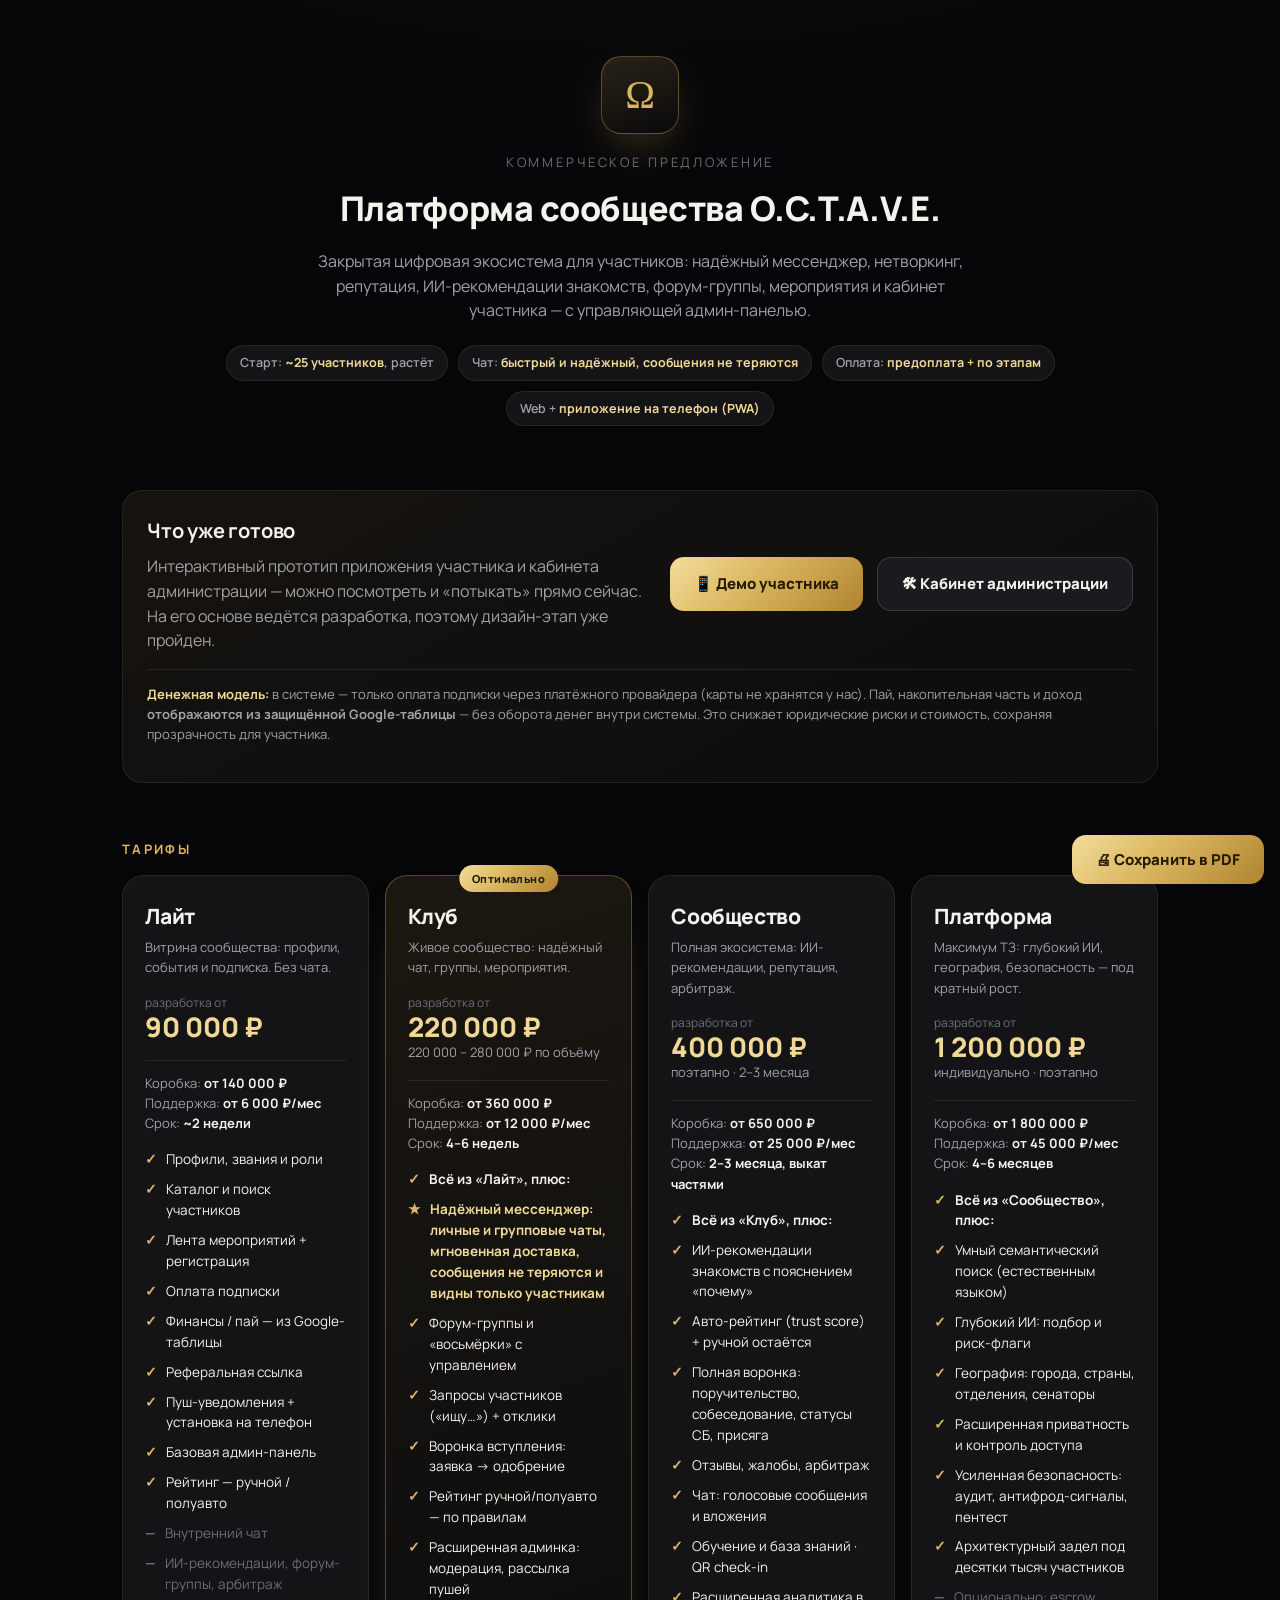
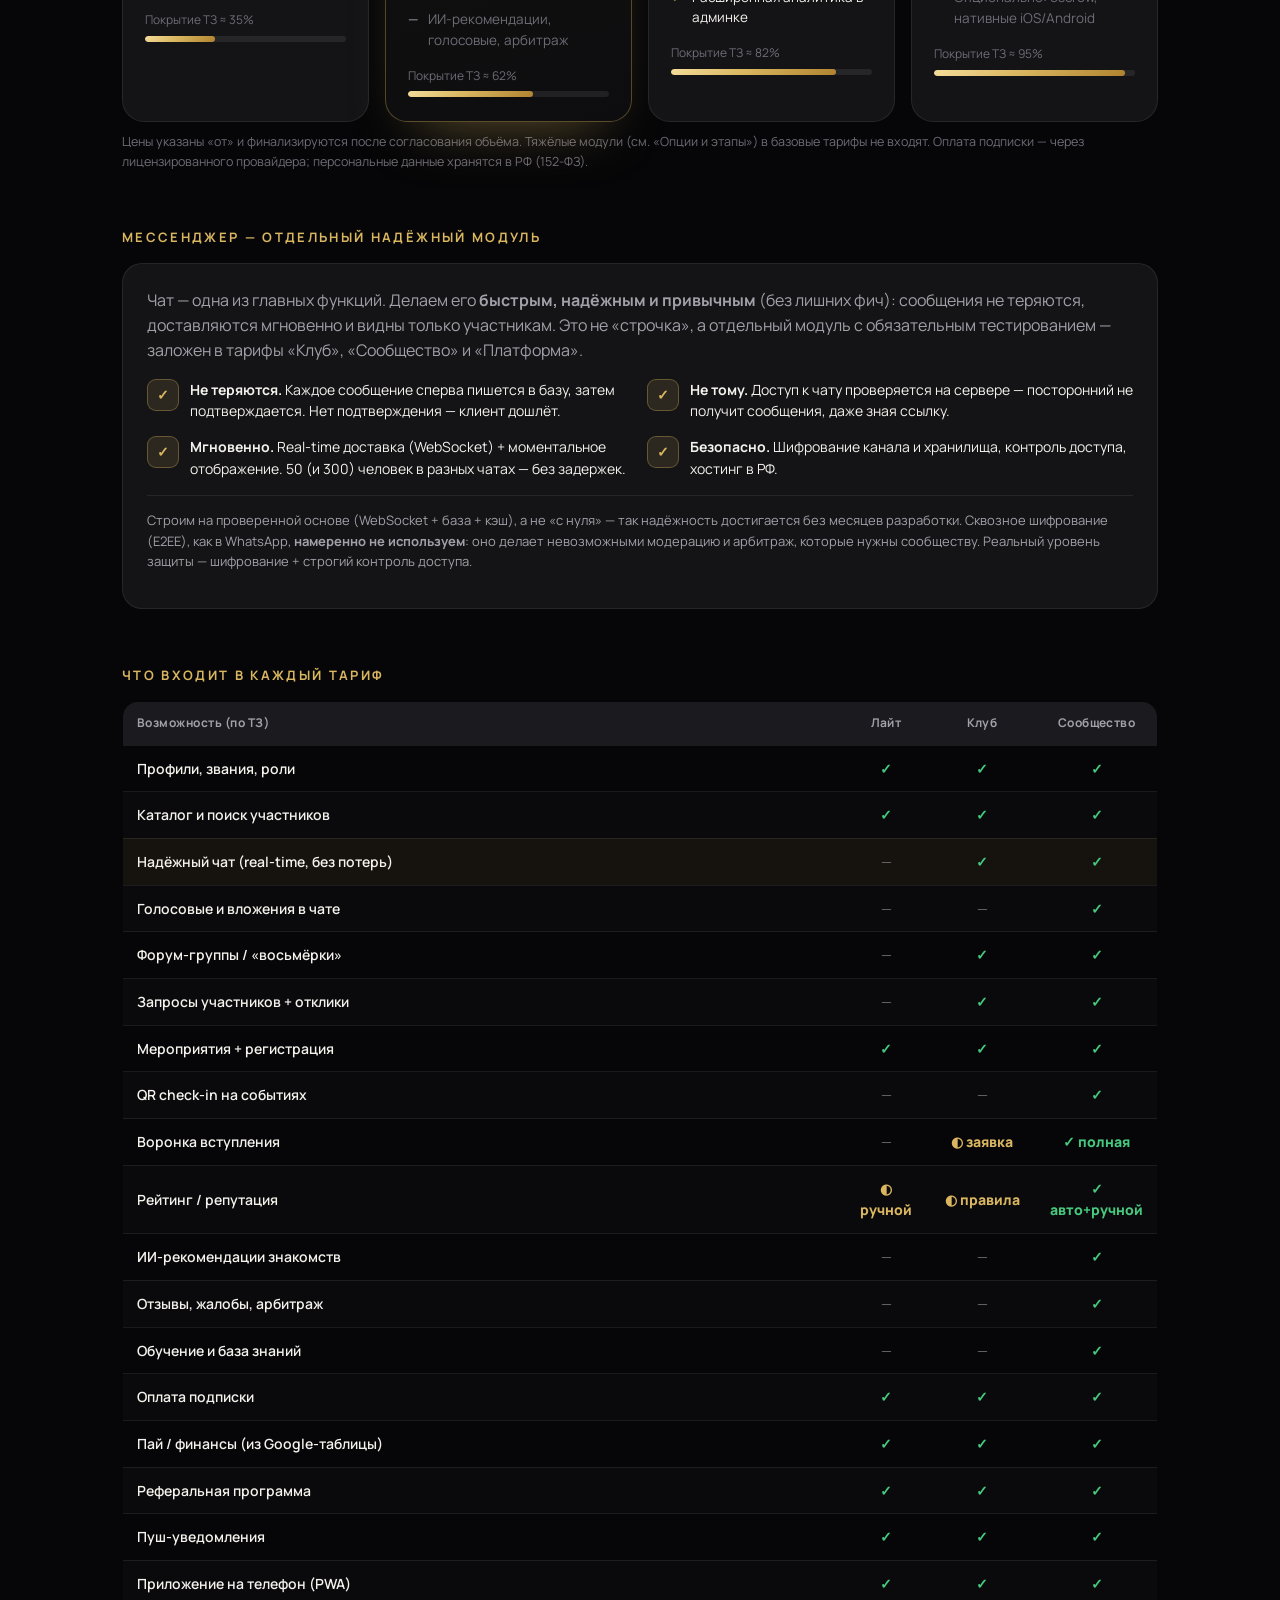
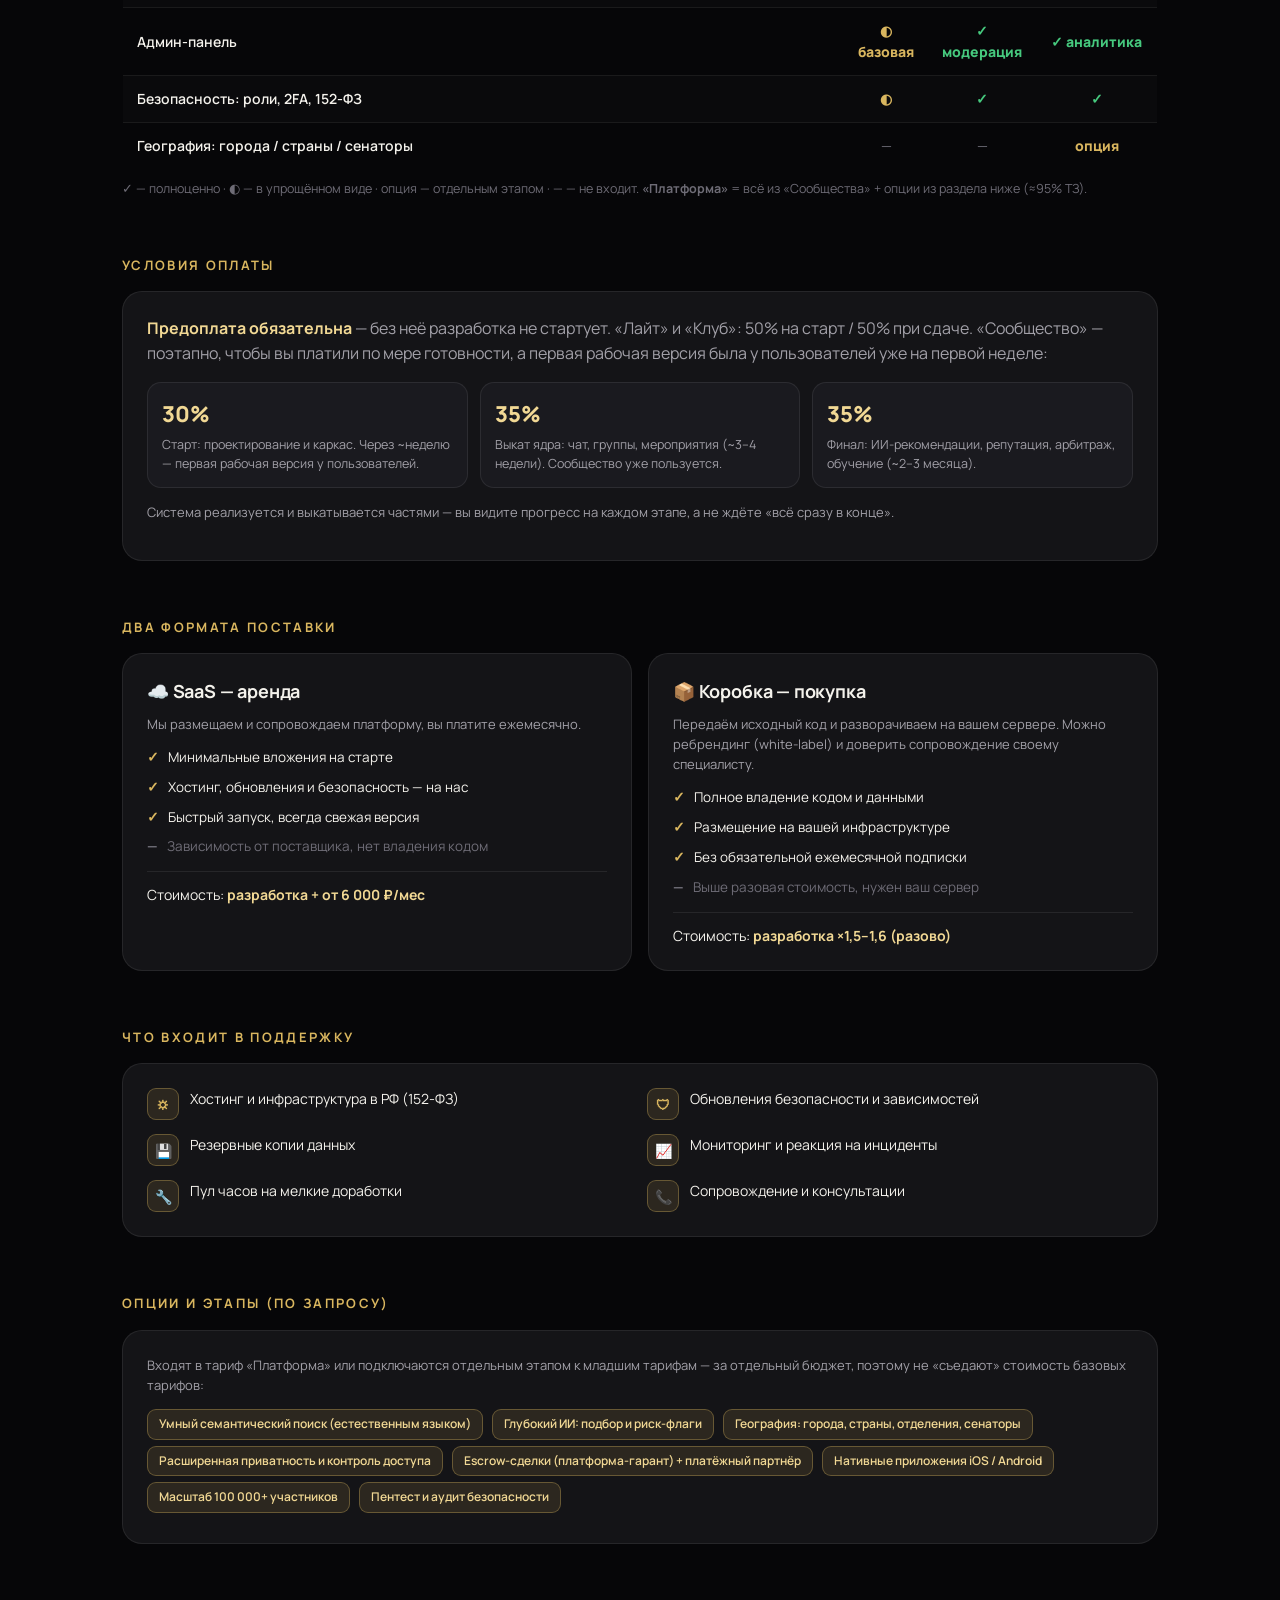
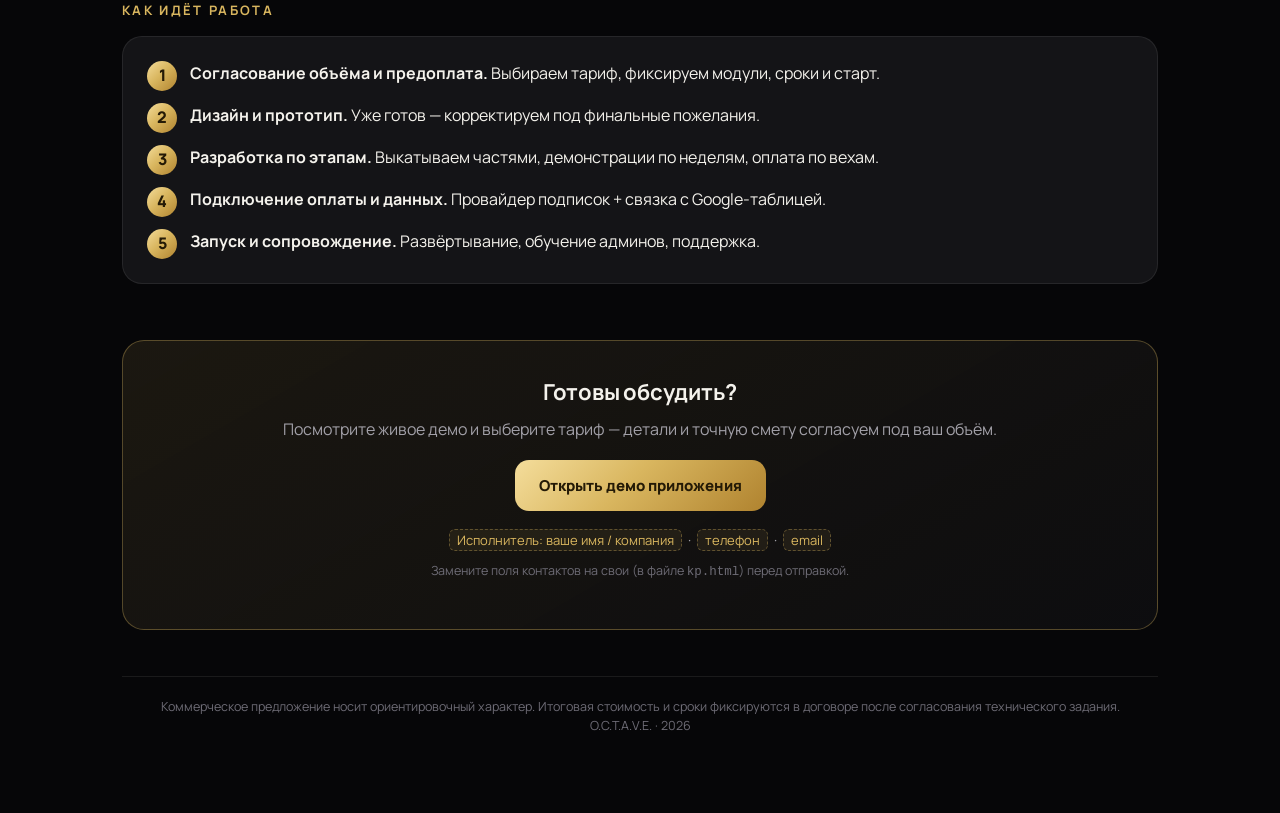
==== commit 7be18386: "КП: добавлен 4-й тариф «Платформа» (якорь), смягчены формулировки про чат Co-Authored-By: Claude Opu" ====
--- a/kp.html
+++ b/kp.html
@@ -48,7 +48,7 @@
 .panel.soft{background:linear-gradient(150deg,rgba(217,182,95,.08),rgba(20,20,23,.5))}
 
 /* tariffs */
-.tariffs{display:grid;grid-template-columns:repeat(3,1fr);gap:16px;align-items:start}
+.tariffs{display:grid;grid-template-columns:repeat(auto-fit,minmax(228px,1fr));gap:16px;align-items:start}
 .tar{background:var(--card);border:1px solid var(--line);border-radius:22px;padding:24px 22px;display:flex;flex-direction:column;position:relative;height:100%}
 .tar.best{border-color:var(--gold-line);background:linear-gradient(160deg,rgba(217,182,95,.10),rgba(20,20,23,.5));box-shadow:0 30px 60px -34px rgba(217,182,95,.5)}
 .tar .ribbon{position:absolute;top:-11px;left:50%;transform:translateX(-50%);background:var(--gold-grad);color:#241a06;font-size:11px;font-weight:800;padding:5px 13px;border-radius:999px;letter-spacing:.04em;white-space:nowrap}
@@ -136,7 +136,7 @@
     <p class="lead">Закрытая цифровая экосистема для участников: надёжный мессенджер, нетворкинг, репутация, ИИ-рекомендации знакомств, форум-группы, мероприятия и кабинет участника — с управляющей админ-панелью.</p>
     <div class="meta-row">
       <span class="chip">Старт: <b>~25 участников</b>, растёт</span>
-      <span class="chip">Чат: <b>надёжный real-time (уровень Telegram по ядру)</b></span>
+      <span class="chip">Чат: <b>быстрый и надёжный, сообщения не теряются</b></span>
       <span class="chip">Оплата: <b>предоплата + по этапам</b></span>
       <span class="chip">Web + <b>приложение на телефон (PWA)</b></span>
     </div>
@@ -199,7 +199,7 @@
         <div class="sub">Коробка: <b>от 360 000 ₽</b><br/>Поддержка: <b>от 12 000 ₽/мес</b><br/>Срок: <b>4–6 недель</b></div>
         <ul class="feat">
           <li><b>Всё из «Лайт», плюс:</b></li>
-          <li class="star">Надёжный мессенджер: личные и групповые чаты, real-time, без потери сообщений — уровень Telegram/WhatsApp по ядру</li>
+          <li class="star">Надёжный мессенджер: личные и групповые чаты, мгновенная доставка, сообщения не теряются и видны только участникам</li>
           <li>Форум-группы и «восьмёрки» с управлением</li>
           <li>Запросы участников («ищу…») + отклики</li>
           <li>Воронка вступления: заявка → одобрение</li>
@@ -229,6 +229,25 @@
         <div class="cover-pct">Покрытие ТЗ ≈ 82%<div class="bar"><i style="width:82%"></i></div></div>
       </div>
 
+      <!-- Платформа -->
+      <div class="tar">
+        <h3>Платформа</h3>
+        <div class="for">Максимум ТЗ: глубокий ИИ, география, безопасность — под кратный рост.</div>
+        <div class="price"><div class="from">разработка от</div><div class="val">1 200 000 ₽</div><div class="per">индивидуально · поэтапно</div></div>
+        <div class="sub">Коробка: <b>от 1 800 000 ₽</b><br/>Поддержка: <b>от 45 000 ₽/мес</b><br/>Срок: <b>4–6 месяцев</b></div>
+        <ul class="feat">
+          <li><b>Всё из «Сообщество», плюс:</b></li>
+          <li>Умный семантический поиск (естественным языком)</li>
+          <li>Глубокий ИИ: подбор и риск-флаги</li>
+          <li>География: города, страны, отделения, сенаторы</li>
+          <li>Расширенная приватность и контроль доступа</li>
+          <li>Усиленная безопасность: аудит, антифрод-сигналы, пентест</li>
+          <li>Архитектурный задел под десятки тысяч участников</li>
+          <li class="off">Опционально: escrow, нативные iOS/Android</li>
+        </ul>
+        <div class="cover-pct">Покрытие ТЗ ≈ 95%<div class="bar"><i style="width:95%"></i></div></div>
+      </div>
+
     </div>
     <p class="note">Цены указаны «от» и финализируются после согласования объёма. Тяжёлые модули (см. «Опции и этапы») в базовые тарифы не входят. Оплата подписки — через лицензированного провайдера; персональные данные хранятся в РФ (152-ФЗ).</p>
   </section>
@@ -237,7 +256,7 @@
   <section class="sec">
     <div class="sec-h">Мессенджер — отдельный надёжный модуль</div>
     <div class="panel">
-      <p class="muted" style="margin-top:0">Чат — одна из главных функций. Делаем его на уровне Telegram/WhatsApp <b>по ядру</b> (без лишних фич): быстро, безопасно, без потерь. Это не «строчка», а отдельный модуль с обязательным тестированием — заложен в тарифы «Клуб» и «Сообщество».</p>
+      <p class="muted" style="margin-top:0">Чат — одна из главных функций. Делаем его <b>быстрым, надёжным и привычным</b> (без лишних фич): сообщения не теряются, доставляются мгновенно и видны только участникам. Это не «строчка», а отдельный модуль с обязательным тестированием — заложен в тарифы «Клуб», «Сообщество» и «Платформа».</p>
       <div class="grid2" style="gap:14px;margin-top:16px">
         <div class="kpoint"><div class="ic">✓</div><div><b>Не теряются.</b> Каждое сообщение сперва пишется в базу, затем подтверждается. Нет подтверждения — клиент дошлёт.</div></div>
         <div class="kpoint"><div class="ic">✓</div><div><b>Не тому.</b> Доступ к чату проверяется на сервере — посторонний не получит сообщения, даже зная ссылку.</div></div>
@@ -279,7 +298,7 @@
         <tr><td>География: города / страны / сенаторы</td><td class="c no">—</td><td class="c no">—</td><td class="c part">опция</td></tr>
       </tbody>
     </table>
-    <p class="note">✓ — полноценно · ◐ — в упрощённом виде · опция — отдельным этапом · — — не входит.</p>
+    <p class="note">✓ — полноценно · ◐ — в упрощённом виде · опция — отдельным этапом · — — не входит. <b>«Платформа»</b> = всё из «Сообщества» + опции из раздела ниже (≈95% ТЗ).</p>
   </section>
 
   <!-- PAYMENT TERMS -->
@@ -344,7 +363,7 @@
   <section class="sec">
     <div class="sec-h">Опции и этапы (по запросу)</div>
     <div class="panel">
-      <p class="muted small" style="margin-top:0">Подключаются отдельным этапом и за отдельный бюджет — поэтому не входят в базовые тарифы и не «съедают» их стоимость:</p>
+      <p class="muted small" style="margin-top:0">Входят в тариф «Платформа» или подключаются отдельным этапом к младшим тарифам — за отдельный бюджет, поэтому не «съедают» стоимость базовых тарифов:</p>
       <div style="margin-top:14px">
         <span class="tag">Умный семантический поиск (естественным языком)</span>
         <span class="tag">Глубокий ИИ: подбор и риск-флаги</span>
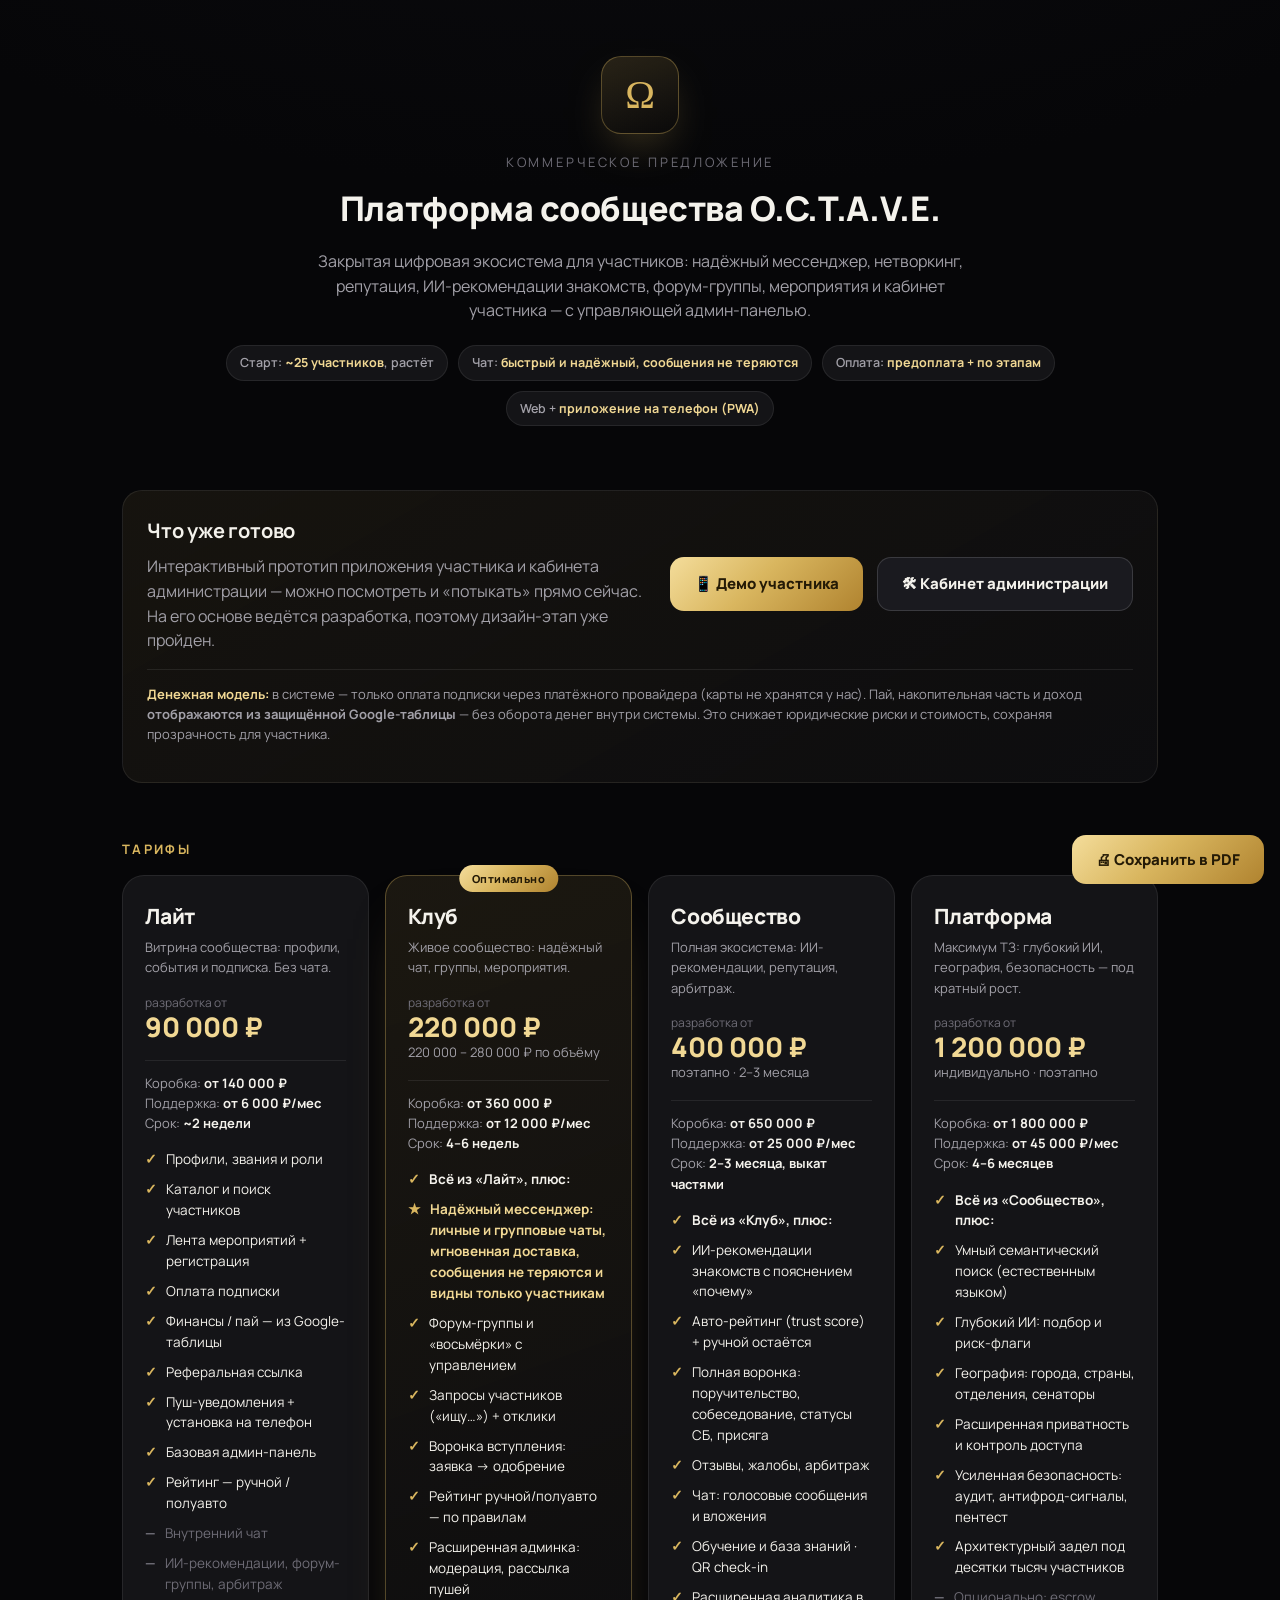
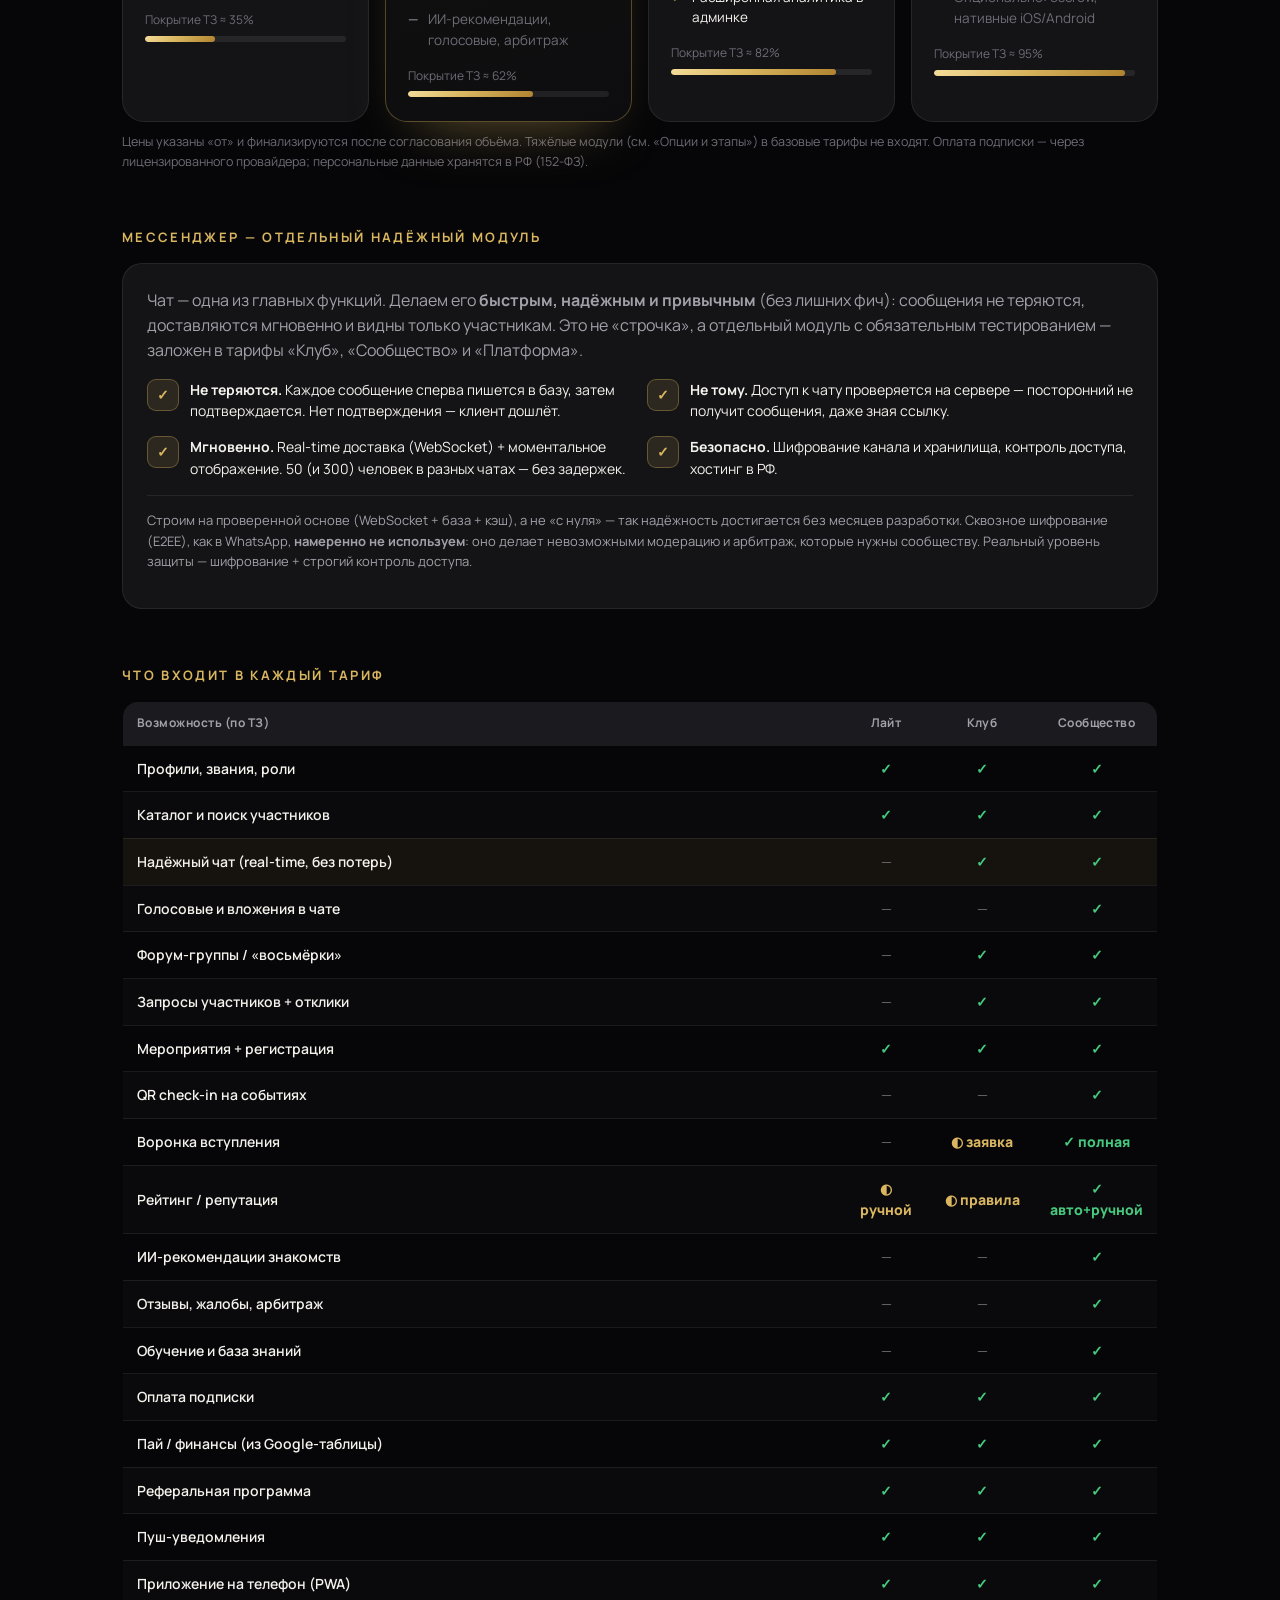
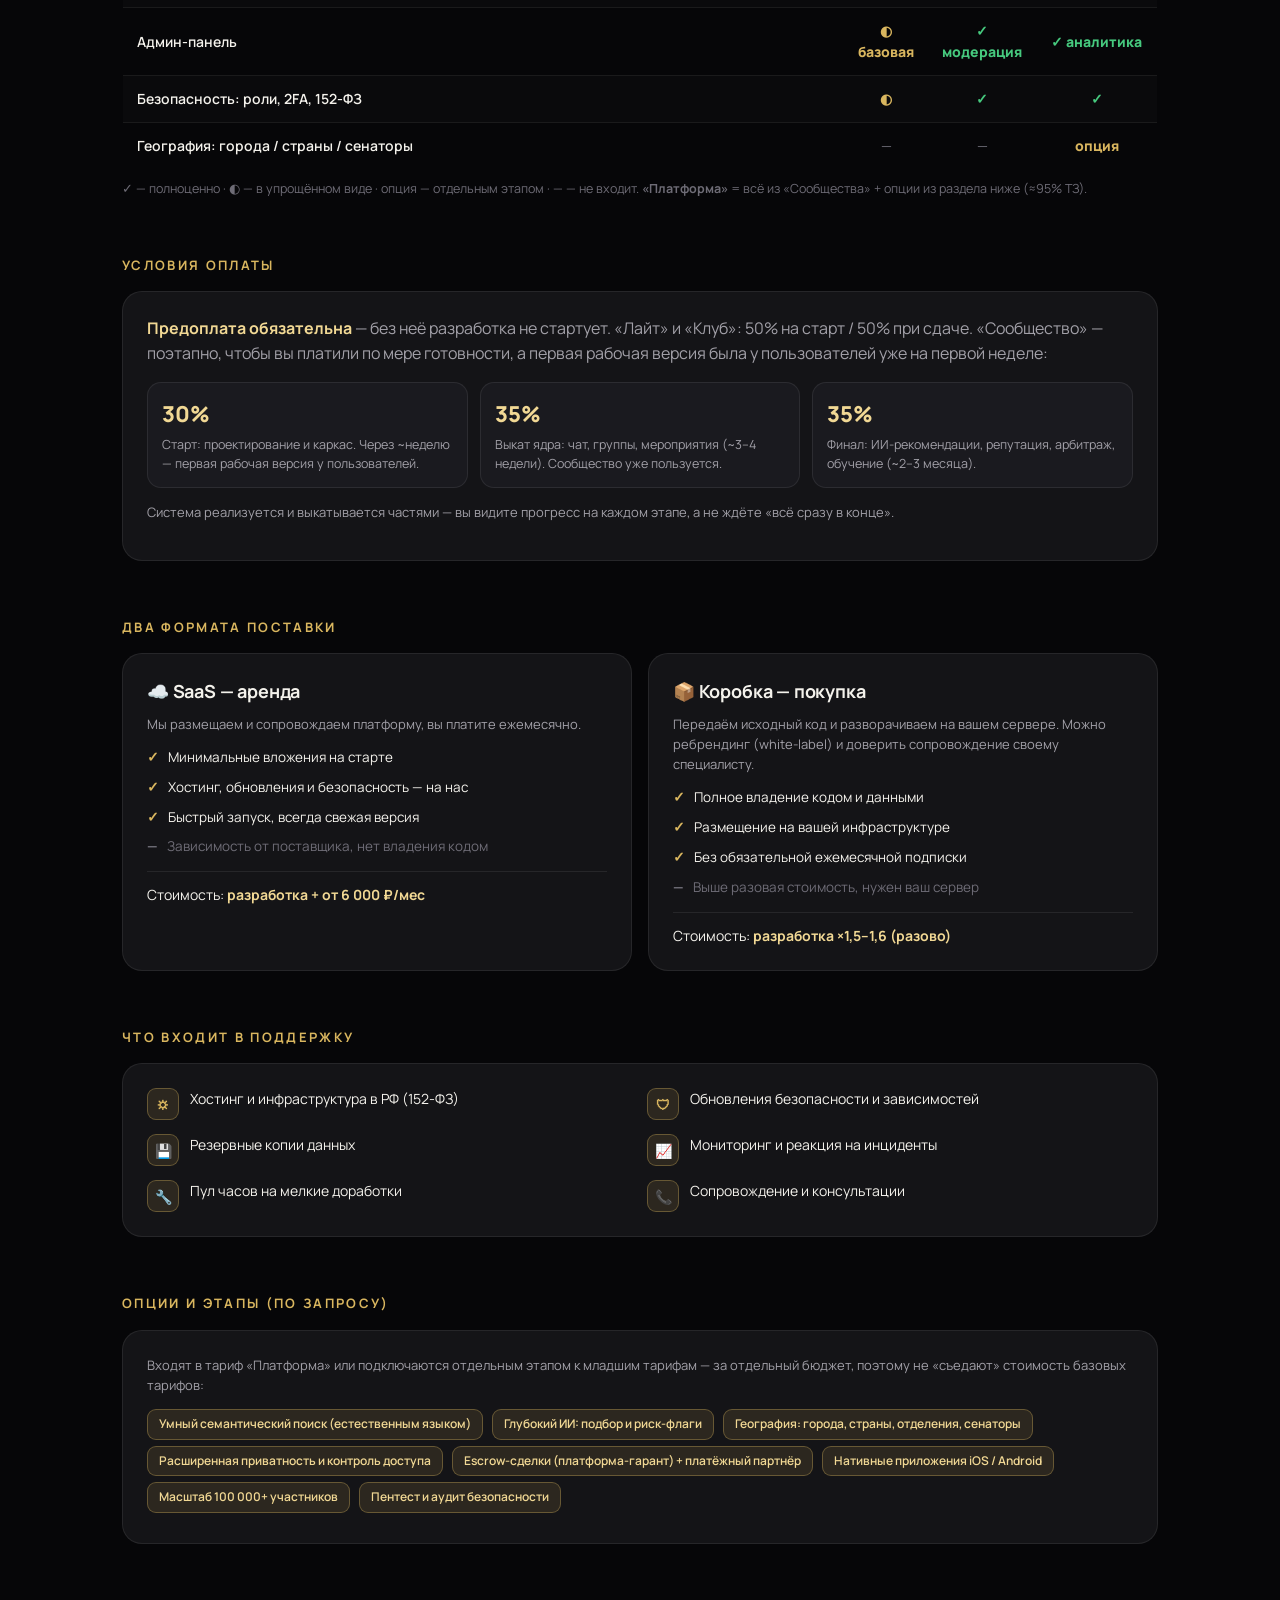
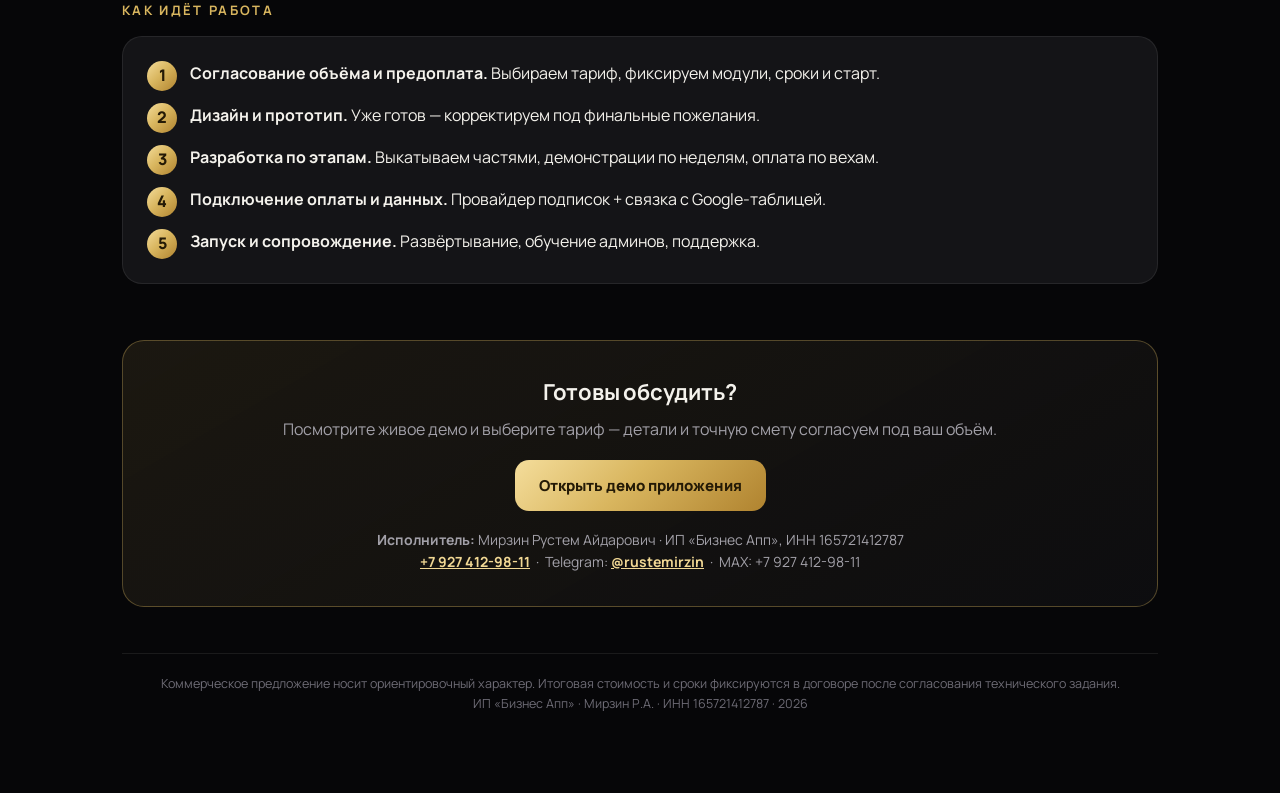
==== commit 20c66fa8: "КП: контакты исполнителя (ИП Бизнес Апп, Мирзин Р.А.) Co-Authored-By: Claude Opus 4.8 <noreply@anthr" ====
--- a/kp.html
+++ b/kp.html
@@ -397,16 +397,16 @@
     <p class="muted" style="margin:8px 0 0">Посмотрите живое демо и выберите тариф — детали и точную смету согласуем под ваш объём.</p>
     <div style="margin-top:18px"><a class="btn" href="index.html">Открыть демо приложения</a></div>
     <div class="contacts">
-      <span class="edit">Исполнитель: ваше имя / компания</span> &nbsp;·&nbsp;
-      <span class="edit">телефон</span> &nbsp;·&nbsp;
-      <span class="edit">email</span>
-    </div>
-    <p class="note">Замените поля контактов на свои (в файле <code>kp.html</code>) перед отправкой.</p>
+      <b>Исполнитель:</b> Мирзин Рустем Айдарович · ИП «Бизнес Апп», ИНН 165721412787<br/>
+      <a href="tel:+79274129811" style="color:var(--gold1);font-weight:700">+7 927 412-98-11</a> &nbsp;·&nbsp;
+      Telegram: <a href="https://t.me/rustemirzin" style="color:var(--gold1);font-weight:700">@rustemirzin</a> &nbsp;·&nbsp;
+      MAX: +7 927 412-98-11
+    </div>
   </div>
 
   <div class="foot">
     Коммерческое предложение носит ориентировочный характер. Итоговая стоимость и сроки фиксируются в договоре после согласования технического задания.
-    <br/>O.C.T.A.V.E. · 2026
+    <br/>ИП «Бизнес Апп» · Мирзин Р.А. · ИНН 165721412787 · 2026
   </div>
 </div>
 
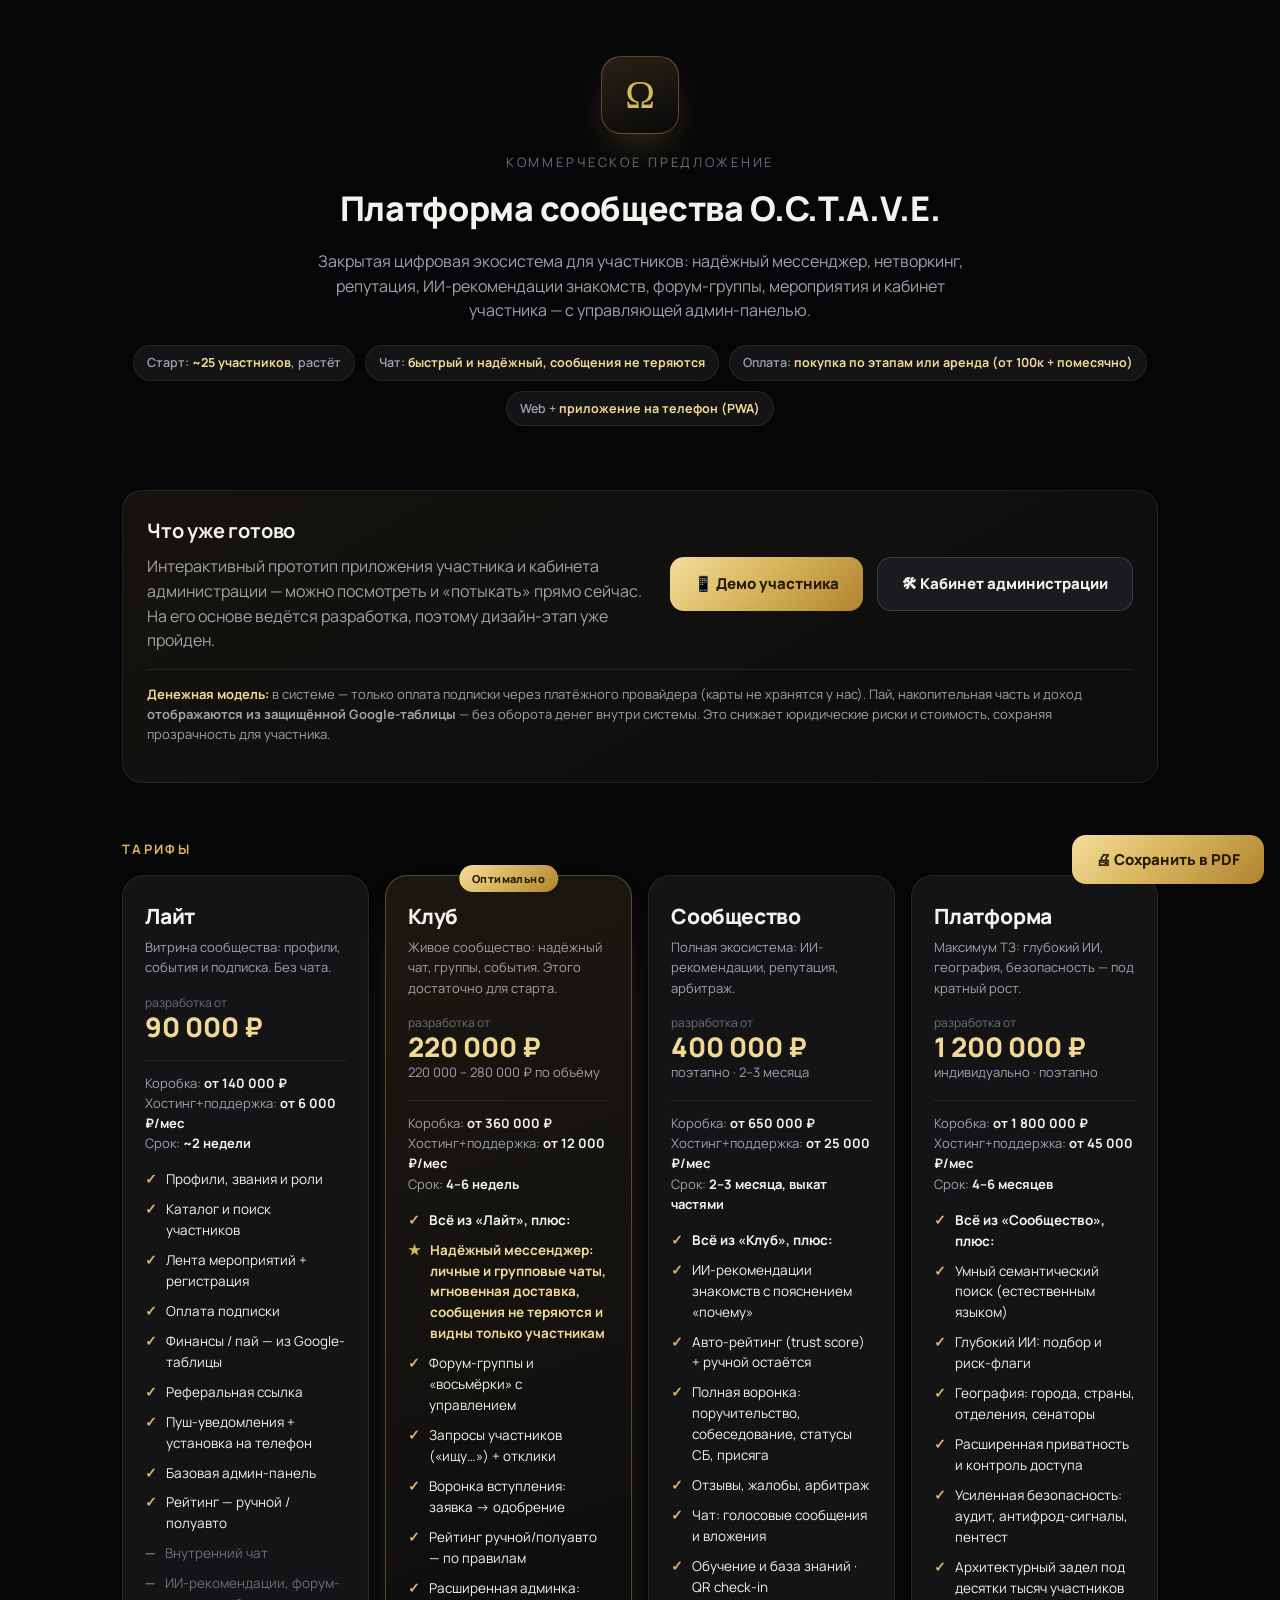
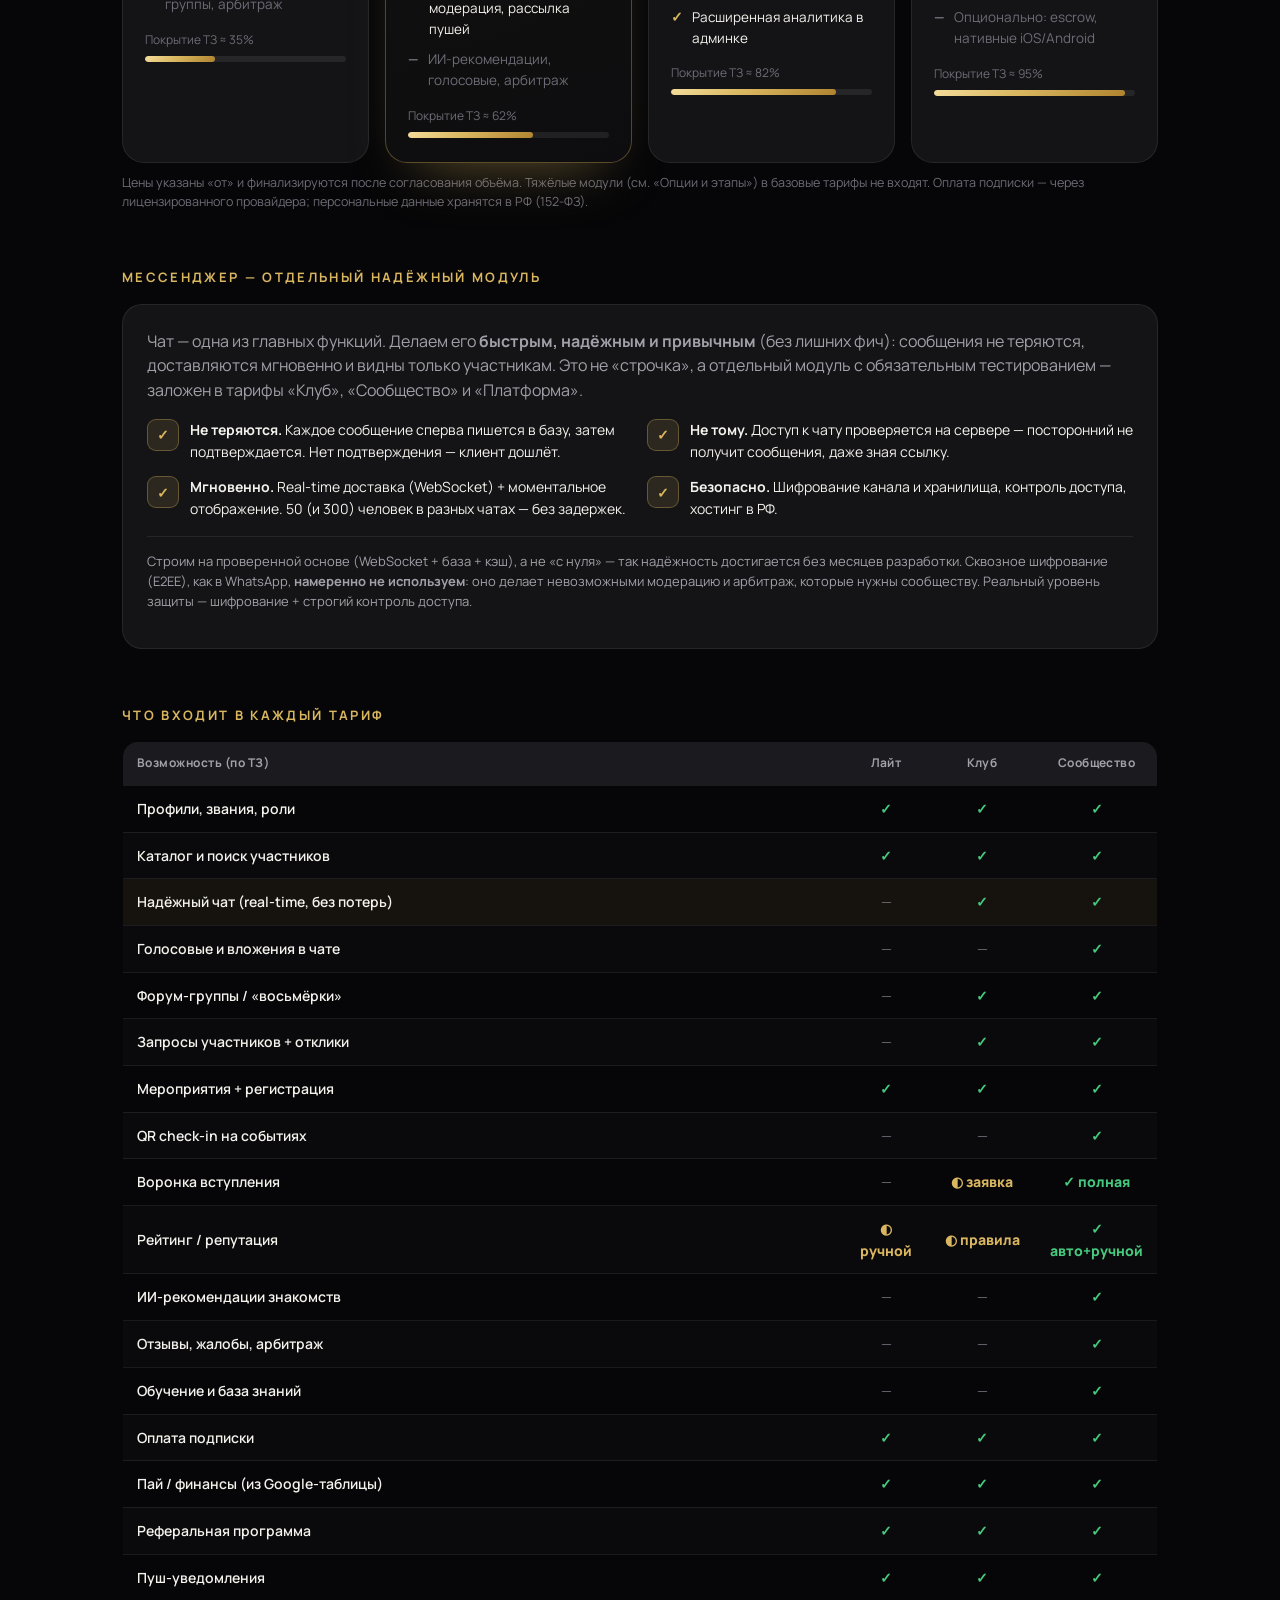
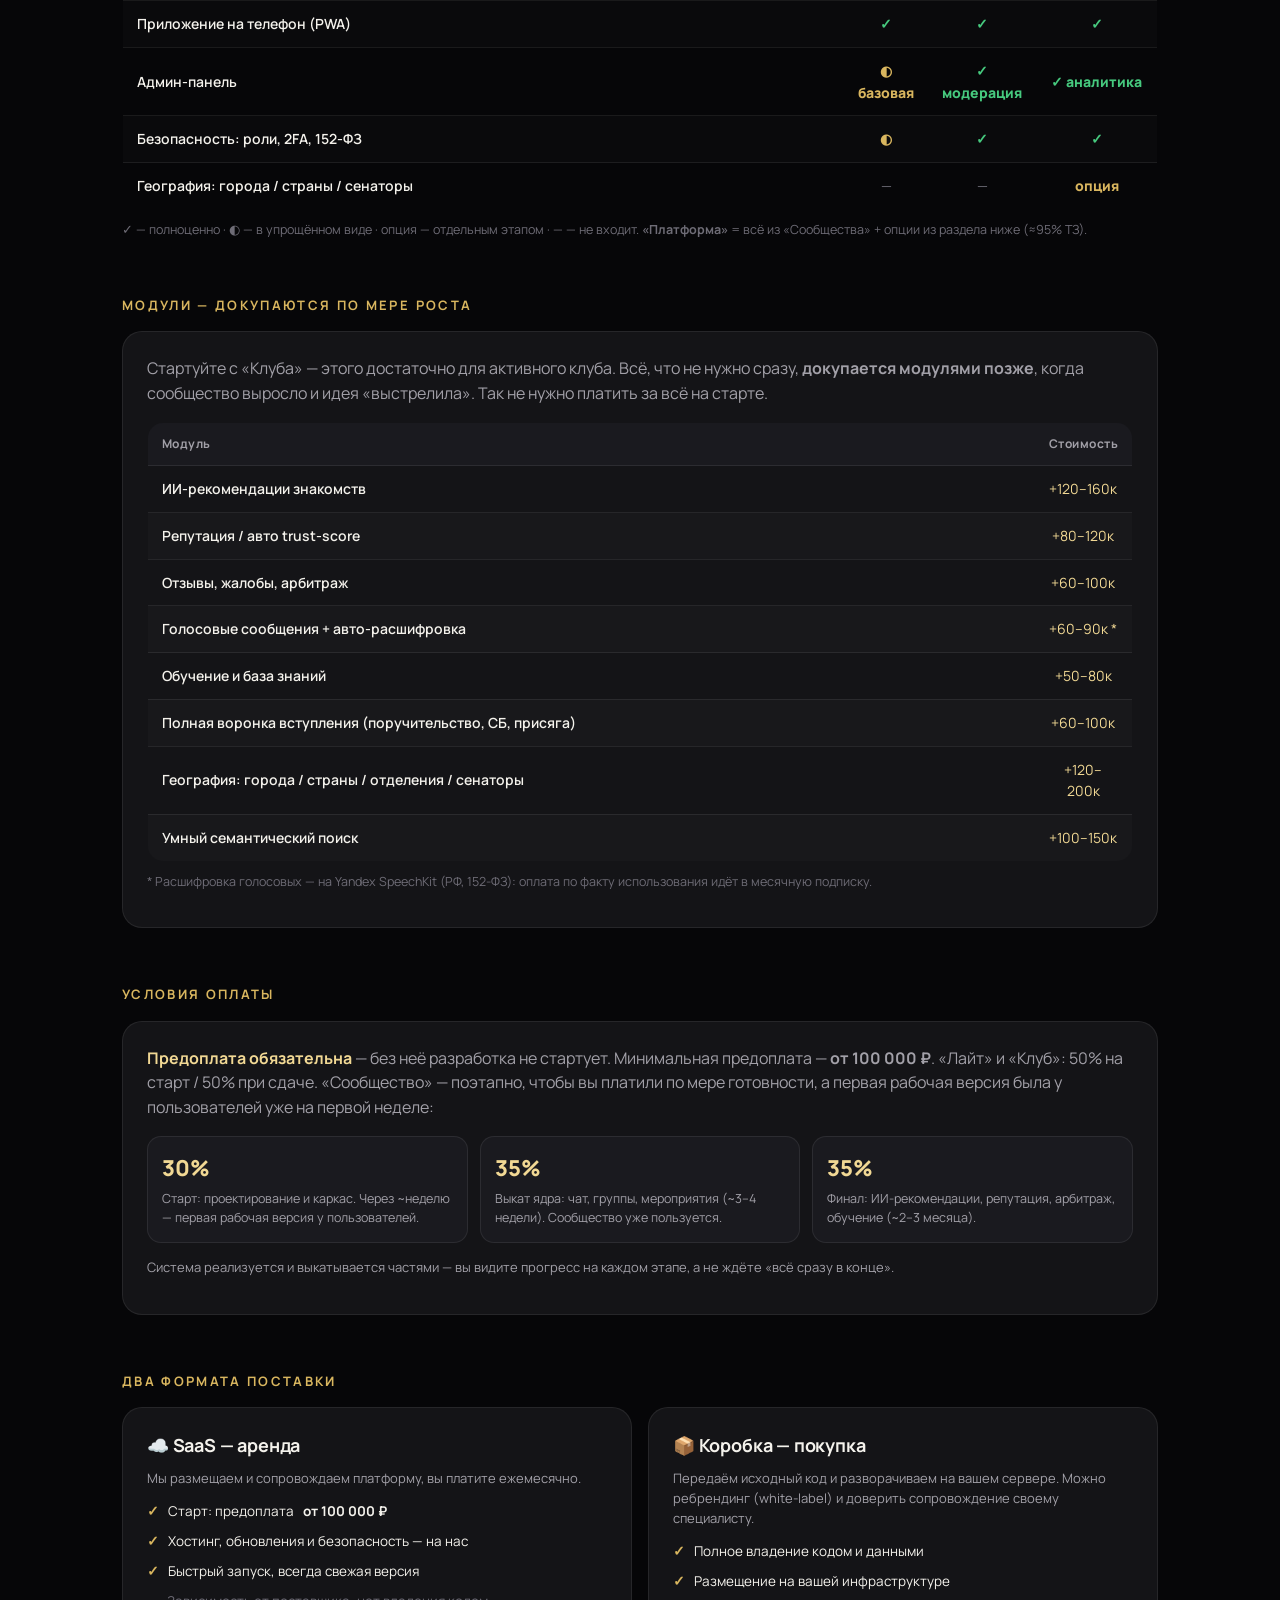
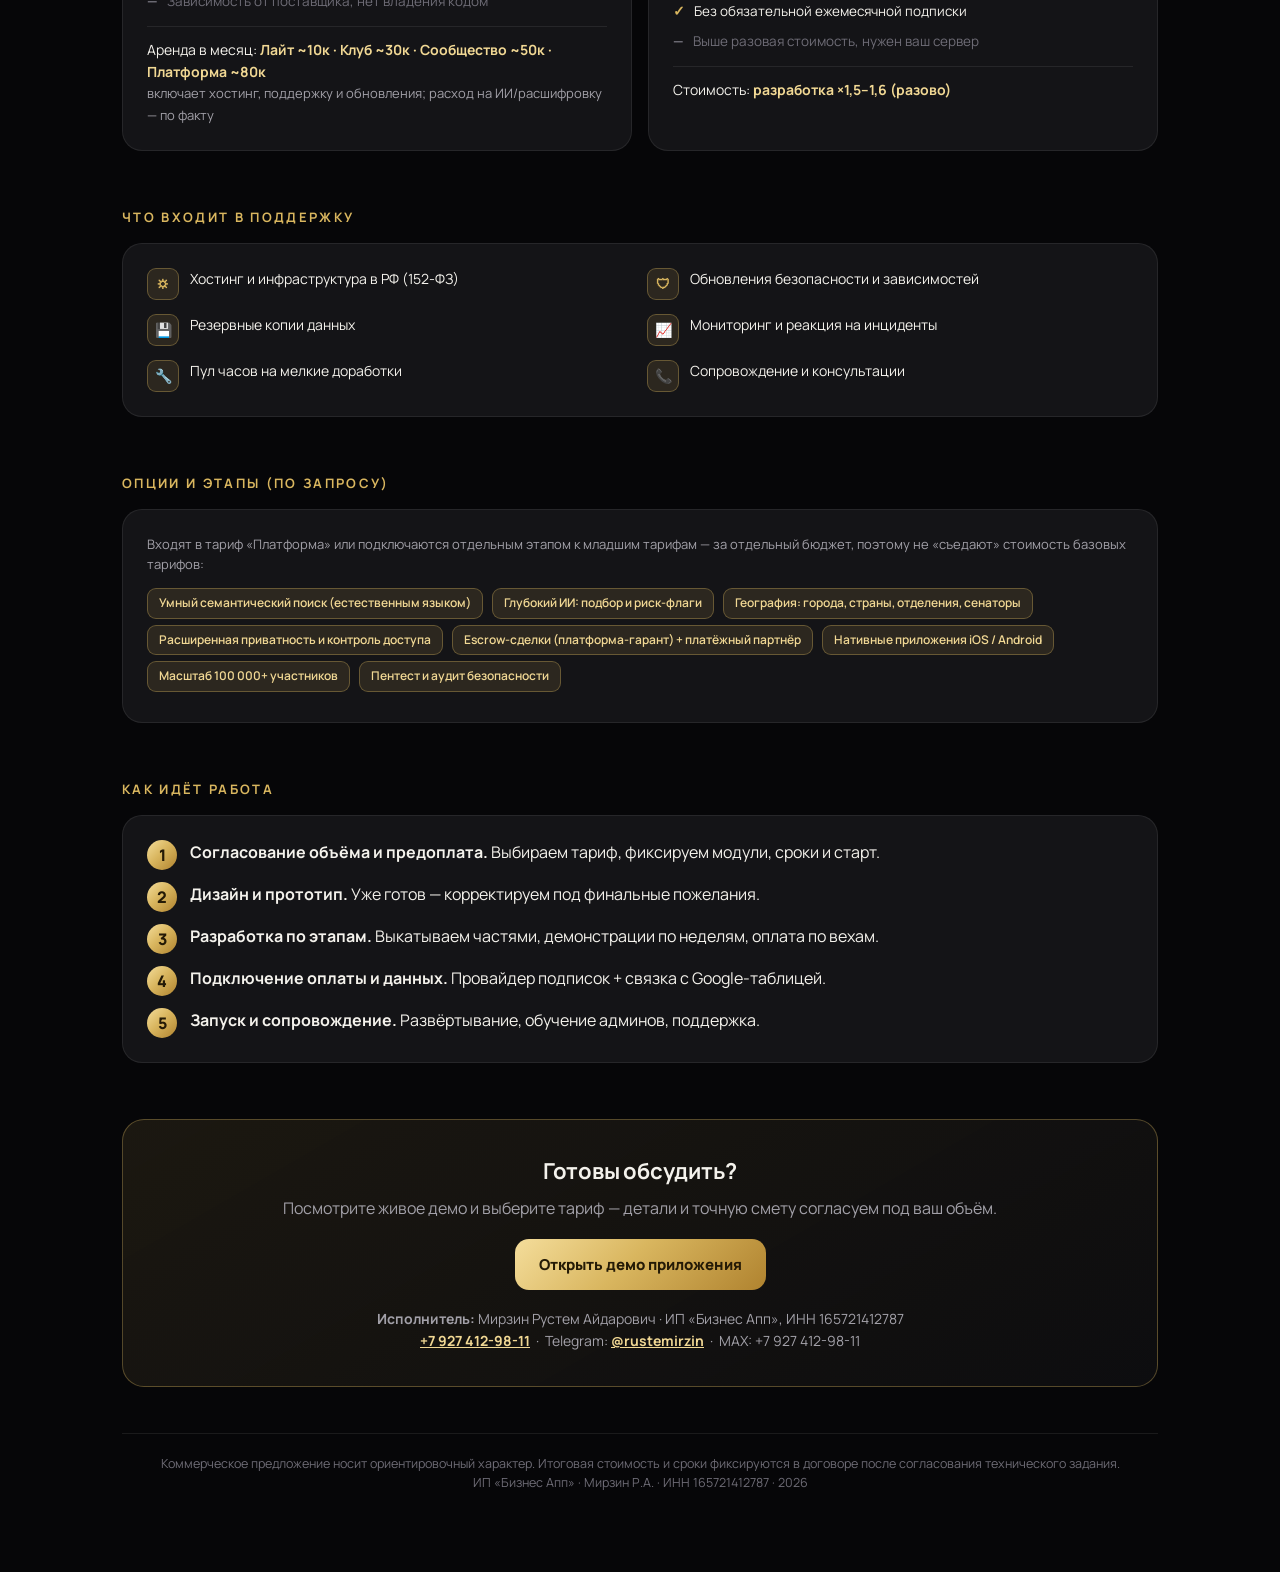
==== commit 385ee486: "КП: модули à la carte, аренда (от 100к + помесячно с суммами), расшифровка голосовых на SpeechKit Co" ====
--- a/kp.html
+++ b/kp.html
@@ -137,7 +137,7 @@
     <div class="meta-row">
       <span class="chip">Старт: <b>~25 участников</b>, растёт</span>
       <span class="chip">Чат: <b>быстрый и надёжный, сообщения не теряются</b></span>
-      <span class="chip">Оплата: <b>предоплата + по этапам</b></span>
+      <span class="chip">Оплата: <b>покупка по этапам или аренда (от 100к + помесячно)</b></span>
       <span class="chip">Web + <b>приложение на телефон (PWA)</b></span>
     </div>
   </header>
@@ -173,7 +173,7 @@
         <h3>Лайт</h3>
         <div class="for">Витрина сообщества: профили, события и подписка. Без чата.</div>
         <div class="price"><div class="from">разработка от</div><div class="val">90 000 ₽</div></div>
-        <div class="sub">Коробка: <b>от 140 000 ₽</b><br/>Поддержка: <b>от 6 000 ₽/мес</b><br/>Срок: <b>~2 недели</b></div>
+        <div class="sub">Коробка: <b>от 140 000 ₽</b><br/>Хостинг+поддержка: <b>от 6 000 ₽/мес</b><br/>Срок: <b>~2 недели</b></div>
         <ul class="feat">
           <li>Профили, звания и роли</li>
           <li>Каталог и поиск участников</li>
@@ -194,9 +194,9 @@
       <div class="tar best">
         <span class="ribbon">Оптимально</span>
         <h3>Клуб</h3>
-        <div class="for">Живое сообщество: надёжный чат, группы, мероприятия.</div>
+        <div class="for">Живое сообщество: надёжный чат, группы, события. Этого достаточно для старта.</div>
         <div class="price"><div class="from">разработка от</div><div class="val">220 000 ₽</div><div class="per">220 000 – 280 000 ₽ по объёму</div></div>
-        <div class="sub">Коробка: <b>от 360 000 ₽</b><br/>Поддержка: <b>от 12 000 ₽/мес</b><br/>Срок: <b>4–6 недель</b></div>
+        <div class="sub">Коробка: <b>от 360 000 ₽</b><br/>Хостинг+поддержка: <b>от 12 000 ₽/мес</b><br/>Срок: <b>4–6 недель</b></div>
         <ul class="feat">
           <li><b>Всё из «Лайт», плюс:</b></li>
           <li class="star">Надёжный мессенджер: личные и групповые чаты, мгновенная доставка, сообщения не теряются и видны только участникам</li>
@@ -215,7 +215,7 @@
         <h3>Сообщество</h3>
         <div class="for">Полная экосистема: ИИ-рекомендации, репутация, арбитраж.</div>
         <div class="price"><div class="from">разработка от</div><div class="val">400 000 ₽</div><div class="per">поэтапно · 2–3 месяца</div></div>
-        <div class="sub">Коробка: <b>от 650 000 ₽</b><br/>Поддержка: <b>от 25 000 ₽/мес</b><br/>Срок: <b>2–3 месяца, выкат частями</b></div>
+        <div class="sub">Коробка: <b>от 650 000 ₽</b><br/>Хостинг+поддержка: <b>от 25 000 ₽/мес</b><br/>Срок: <b>2–3 месяца, выкат частями</b></div>
         <ul class="feat">
           <li><b>Всё из «Клуб», плюс:</b></li>
           <li>ИИ-рекомендации знакомств с пояснением «почему»</li>
@@ -234,7 +234,7 @@
         <h3>Платформа</h3>
         <div class="for">Максимум ТЗ: глубокий ИИ, география, безопасность — под кратный рост.</div>
         <div class="price"><div class="from">разработка от</div><div class="val">1 200 000 ₽</div><div class="per">индивидуально · поэтапно</div></div>
-        <div class="sub">Коробка: <b>от 1 800 000 ₽</b><br/>Поддержка: <b>от 45 000 ₽/мес</b><br/>Срок: <b>4–6 месяцев</b></div>
+        <div class="sub">Коробка: <b>от 1 800 000 ₽</b><br/>Хостинг+поддержка: <b>от 45 000 ₽/мес</b><br/>Срок: <b>4–6 месяцев</b></div>
         <ul class="feat">
           <li><b>Всё из «Сообщество», плюс:</b></li>
           <li>Умный семантический поиск (естественным языком)</li>
@@ -301,11 +301,33 @@
     <p class="note">✓ — полноценно · ◐ — в упрощённом виде · опция — отдельным этапом · — — не входит. <b>«Платформа»</b> = всё из «Сообщества» + опции из раздела ниже (≈95% ТЗ).</p>
   </section>
 
+  <!-- MODULES -->
+  <section class="sec">
+    <div class="sec-h">Модули — докупаются по мере роста</div>
+    <div class="panel">
+      <p class="muted" style="margin-top:0">Стартуйте с «Клуба» — этого достаточно для активного клуба. Всё, что не нужно сразу, <b>докупается модулями позже</b>, когда сообщество выросло и идея «выстрелила». Так не нужно платить за всё на старте.</p>
+      <table class="tbl" style="margin-top:16px">
+        <thead><tr><th>Модуль</th><th class="c">Стоимость</th></tr></thead>
+        <tbody>
+          <tr><td>ИИ-рекомендации знакомств</td><td class="c gold">+120–160к</td></tr>
+          <tr><td>Репутация / авто trust-score</td><td class="c gold">+80–120к</td></tr>
+          <tr><td>Отзывы, жалобы, арбитраж</td><td class="c gold">+60–100к</td></tr>
+          <tr><td>Голосовые сообщения + авто-расшифровка</td><td class="c gold">+60–90к *</td></tr>
+          <tr><td>Обучение и база знаний</td><td class="c gold">+50–80к</td></tr>
+          <tr><td>Полная воронка вступления (поручительство, СБ, присяга)</td><td class="c gold">+60–100к</td></tr>
+          <tr><td>География: города / страны / отделения / сенаторы</td><td class="c gold">+120–200к</td></tr>
+          <tr><td>Умный семантический поиск</td><td class="c gold">+100–150к</td></tr>
+        </tbody>
+      </table>
+      <p class="note">* Расшифровка голосовых — на Yandex SpeechKit (РФ, 152-ФЗ): оплата по факту использования идёт в месячную подписку.</p>
+    </div>
+  </section>
+
   <!-- PAYMENT TERMS -->
   <section class="sec">
     <div class="sec-h">Условия оплаты</div>
     <div class="panel">
-      <p class="muted" style="margin-top:0"><b class="gold">Предоплата обязательна</b> — без неё разработка не стартует. «Лайт» и «Клуб»: 50% на старт / 50% при сдаче. «Сообщество» — поэтапно, чтобы вы платили по мере готовности, а первая рабочая версия была у пользователей уже на первой неделе:</p>
+      <p class="muted" style="margin-top:0"><b class="gold">Предоплата обязательна</b> — без неё разработка не стартует. Минимальная предоплата — <b>от 100 000 ₽</b>. «Лайт» и «Клуб»: 50% на старт / 50% при сдаче. «Сообщество» — поэтапно, чтобы вы платили по мере готовности, а первая рабочая версия была у пользователей уже на первой неделе:</p>
       <div class="paysched">
         <div class="ps"><div class="pct">30%</div><div class="lab">Старт: проектирование и каркас. Через ~неделю — первая рабочая версия у пользователей.</div></div>
         <div class="ps"><div class="pct">35%</div><div class="lab">Выкат ядра: чат, группы, мероприятия (~3–4 недели). Сообщество уже пользуется.</div></div>
@@ -323,12 +345,12 @@
         <h3 style="font-size:18px">☁️ SaaS — аренда</h3>
         <p class="muted small" style="margin-top:8px">Мы размещаем и сопровождаем платформу, вы платите ежемесячно.</p>
         <ul class="feat" style="margin-top:12px">
-          <li>Минимальные вложения на старте</li>
+          <li>Старт: предоплата <b>от 100 000 ₽</b></li>
           <li>Хостинг, обновления и безопасность — на нас</li>
           <li>Быстрый запуск, всегда свежая версия</li>
           <li class="off">Зависимость от поставщика, нет владения кодом</li>
         </ul>
-        <div class="sub" style="border-top:1px solid var(--line);margin-top:14px;padding-top:12px;font-size:14px">Стоимость: <b class="gold">разработка + от 6 000 ₽/мес</b></div>
+        <div class="sub" style="border-top:1px solid var(--line);margin-top:14px;padding-top:12px;font-size:14px">Аренда в месяц: <b class="gold">Лайт ~10к · Клуб ~30к · Сообщество ~50к · Платформа ~80к</b><br/><span class="small muted">включает хостинг, поддержку и обновления; расход на ИИ/расшифровку — по факту</span></div>
       </div>
       <div class="panel">
         <h3 style="font-size:18px">📦 Коробка — покупка</h3>
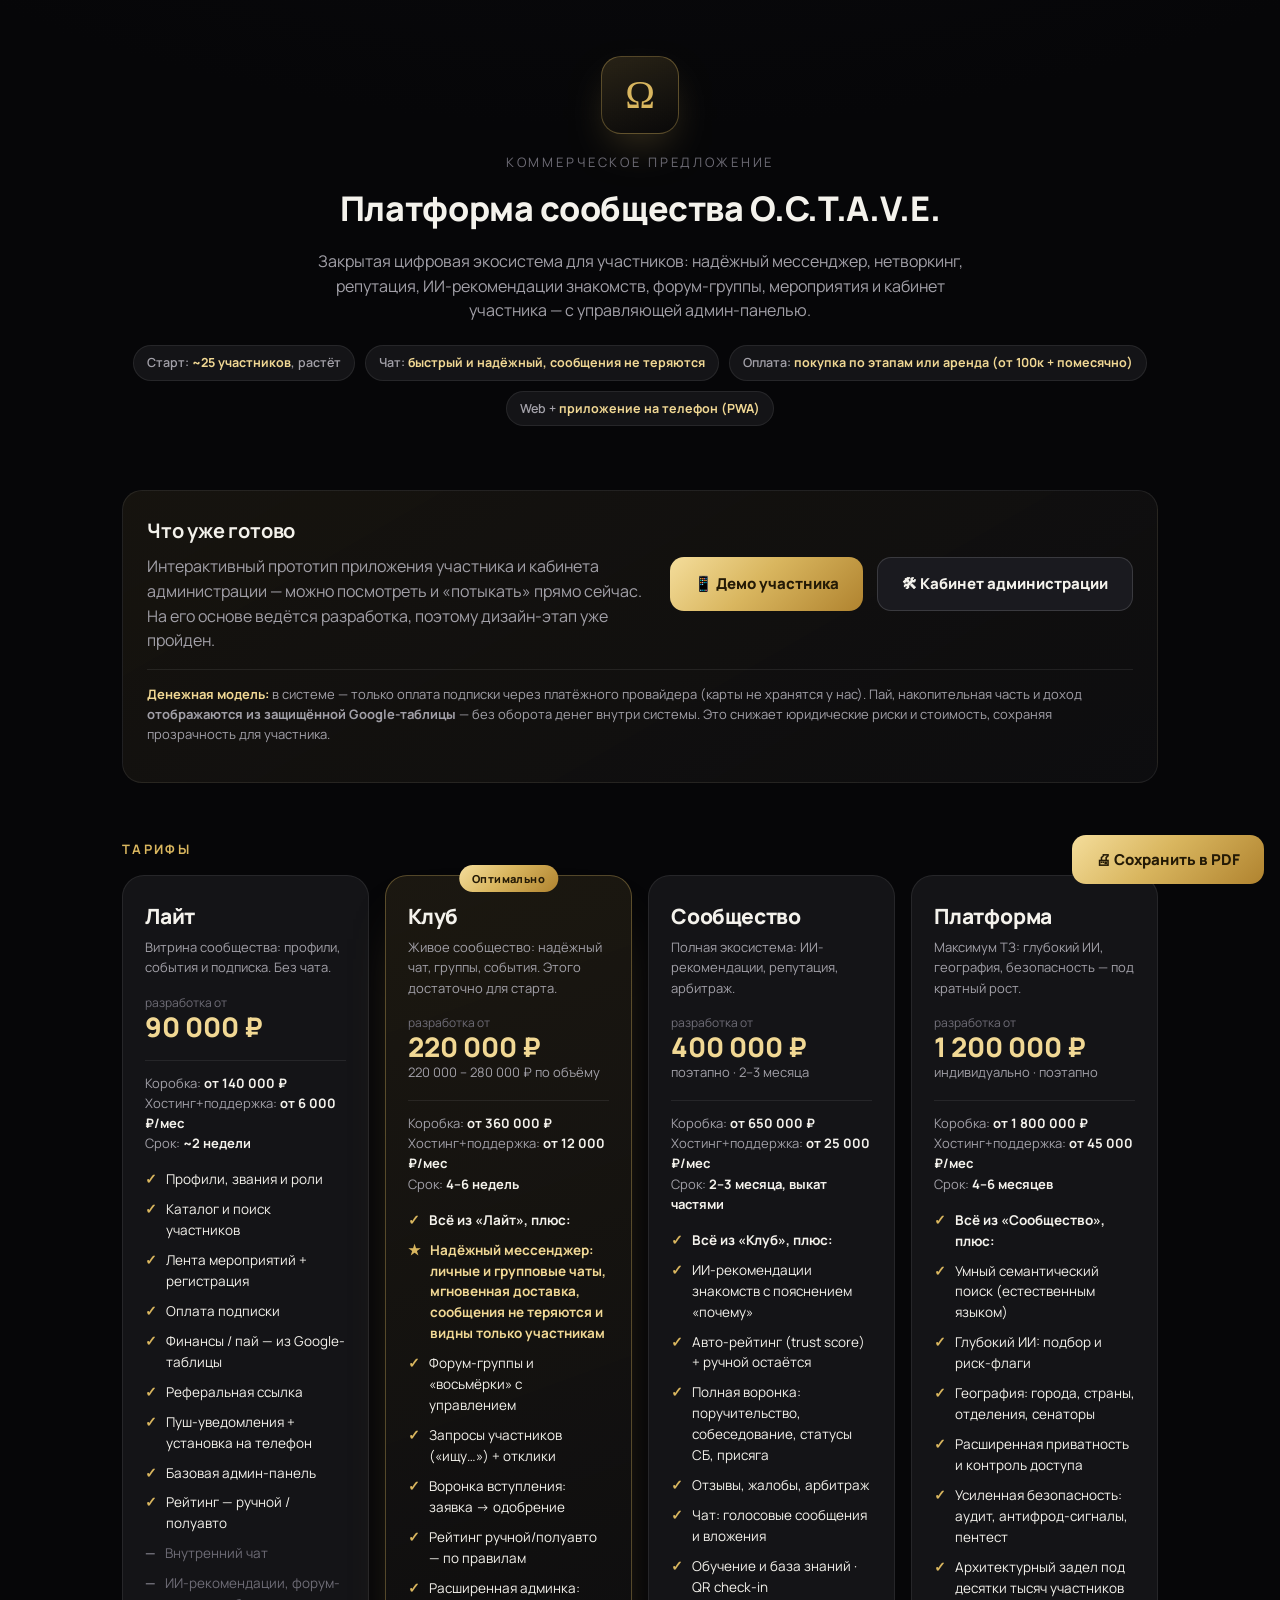
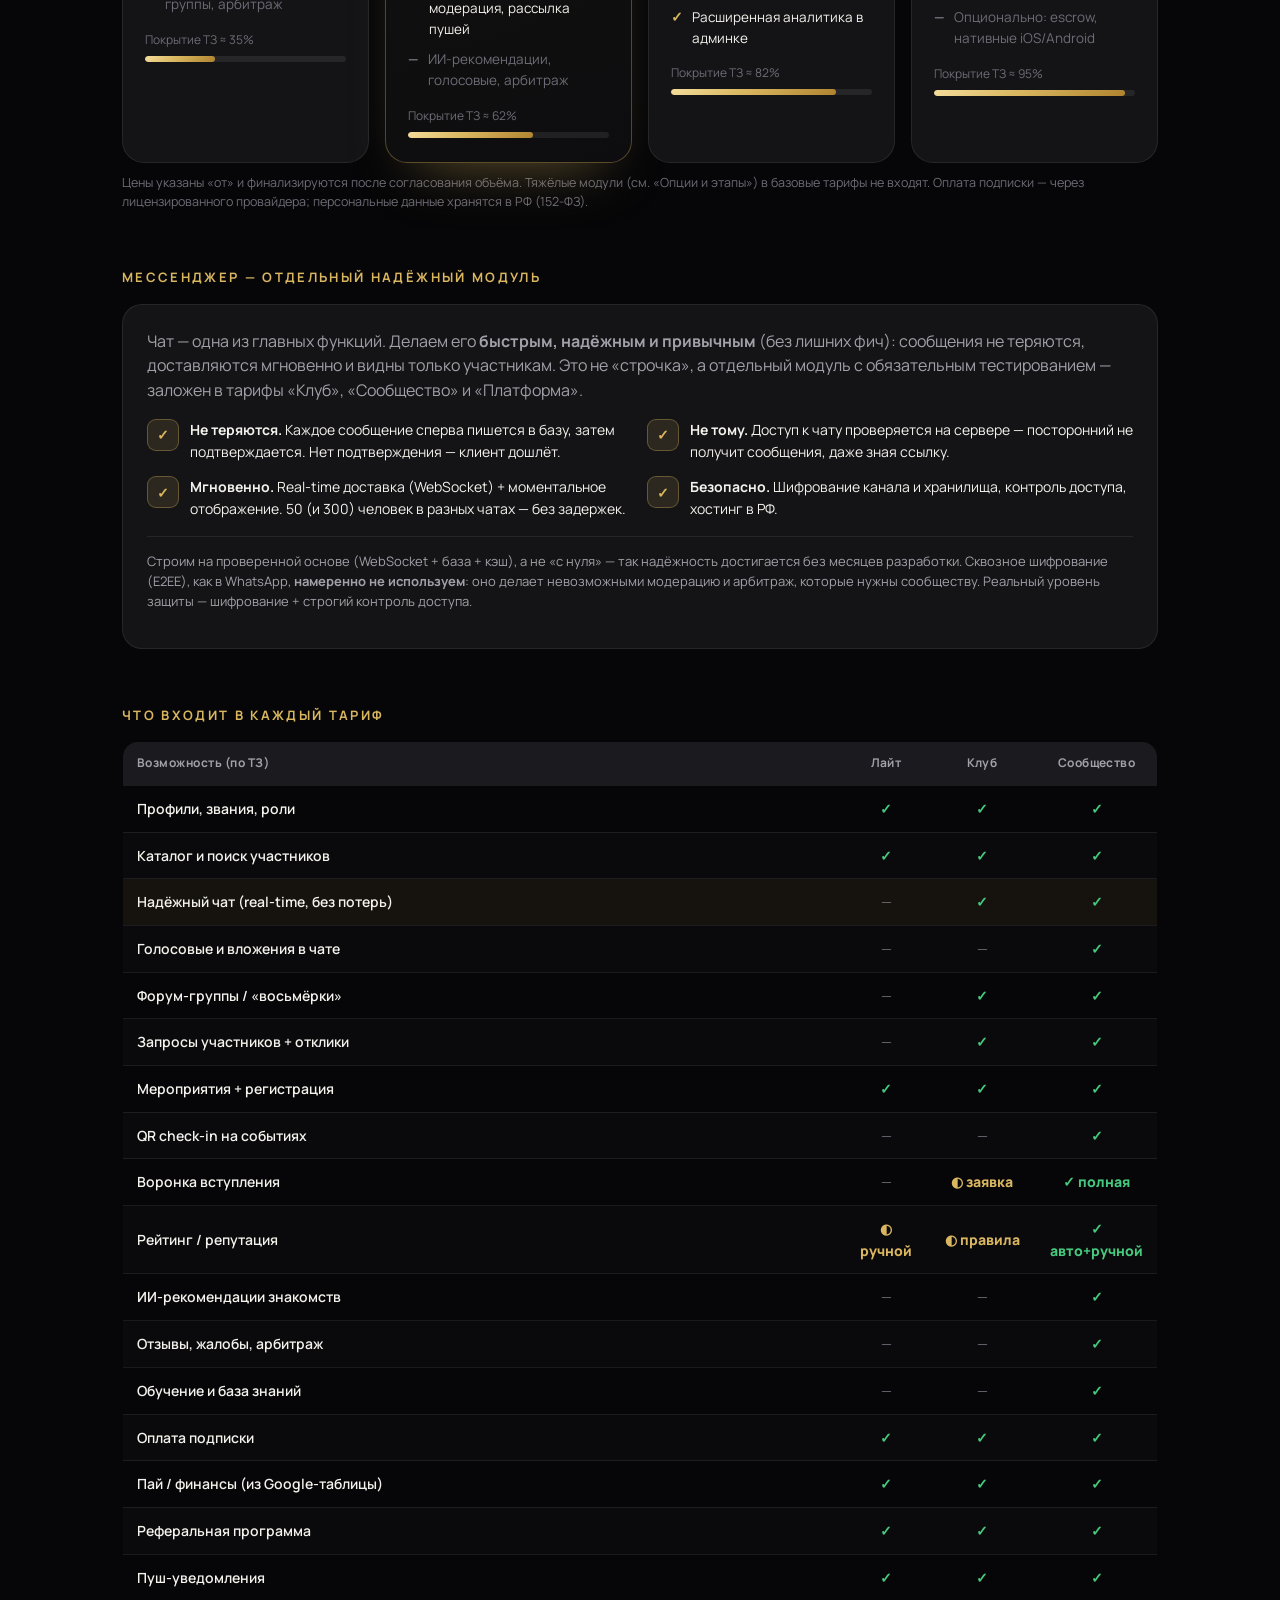
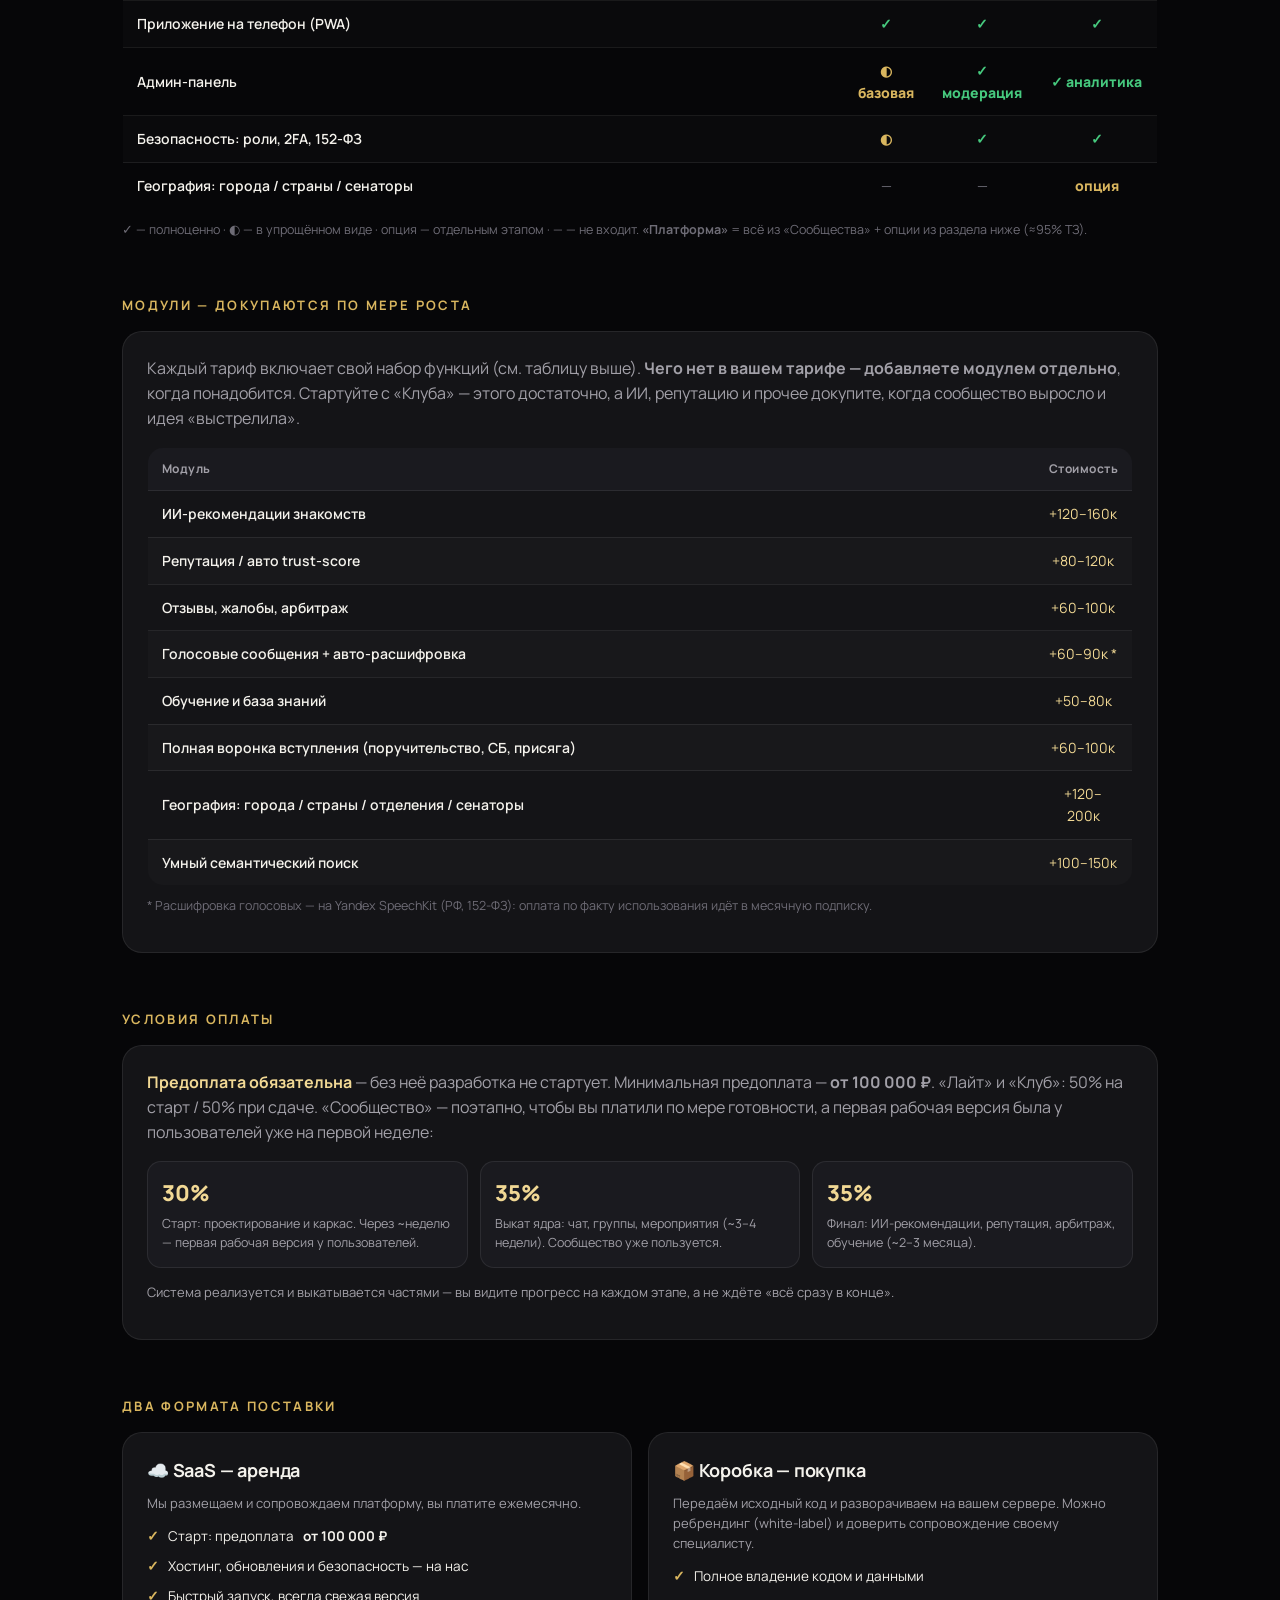
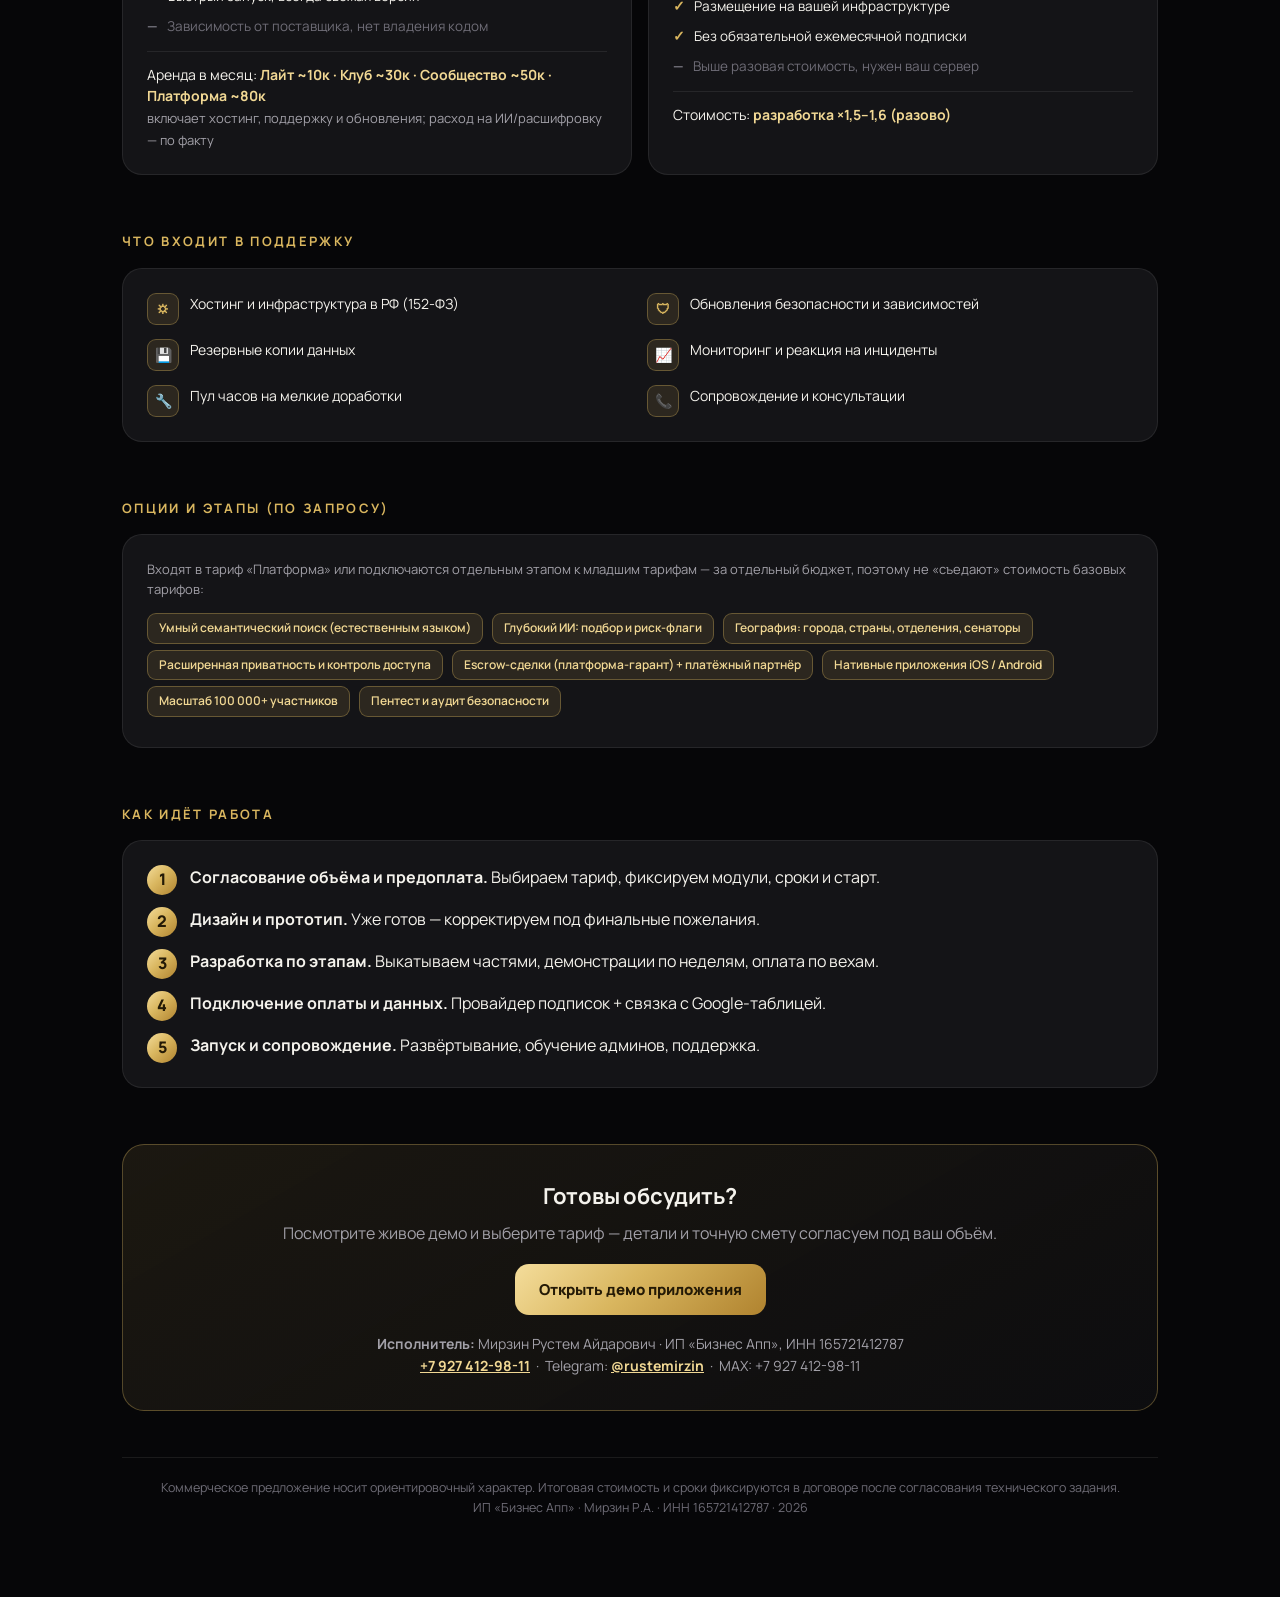
==== commit 316ce5b6: "КП: явная формулировка — модули докупаются, если функции нет в тарифе Co-Authored-By: Claude Opus 4." ====
--- a/kp.html
+++ b/kp.html
@@ -305,7 +305,7 @@
   <section class="sec">
     <div class="sec-h">Модули — докупаются по мере роста</div>
     <div class="panel">
-      <p class="muted" style="margin-top:0">Стартуйте с «Клуба» — этого достаточно для активного клуба. Всё, что не нужно сразу, <b>докупается модулями позже</b>, когда сообщество выросло и идея «выстрелила». Так не нужно платить за всё на старте.</p>
+      <p class="muted" style="margin-top:0">Каждый тариф включает свой набор функций (см. таблицу выше). <b>Чего нет в вашем тарифе — добавляете модулем отдельно</b>, когда понадобится. Стартуйте с «Клуба» — этого достаточно, а ИИ, репутацию и прочее докупите, когда сообщество выросло и идея «выстрелила».</p>
       <table class="tbl" style="margin-top:16px">
         <thead><tr><th>Модуль</th><th class="c">Стоимость</th></tr></thead>
         <tbody>
